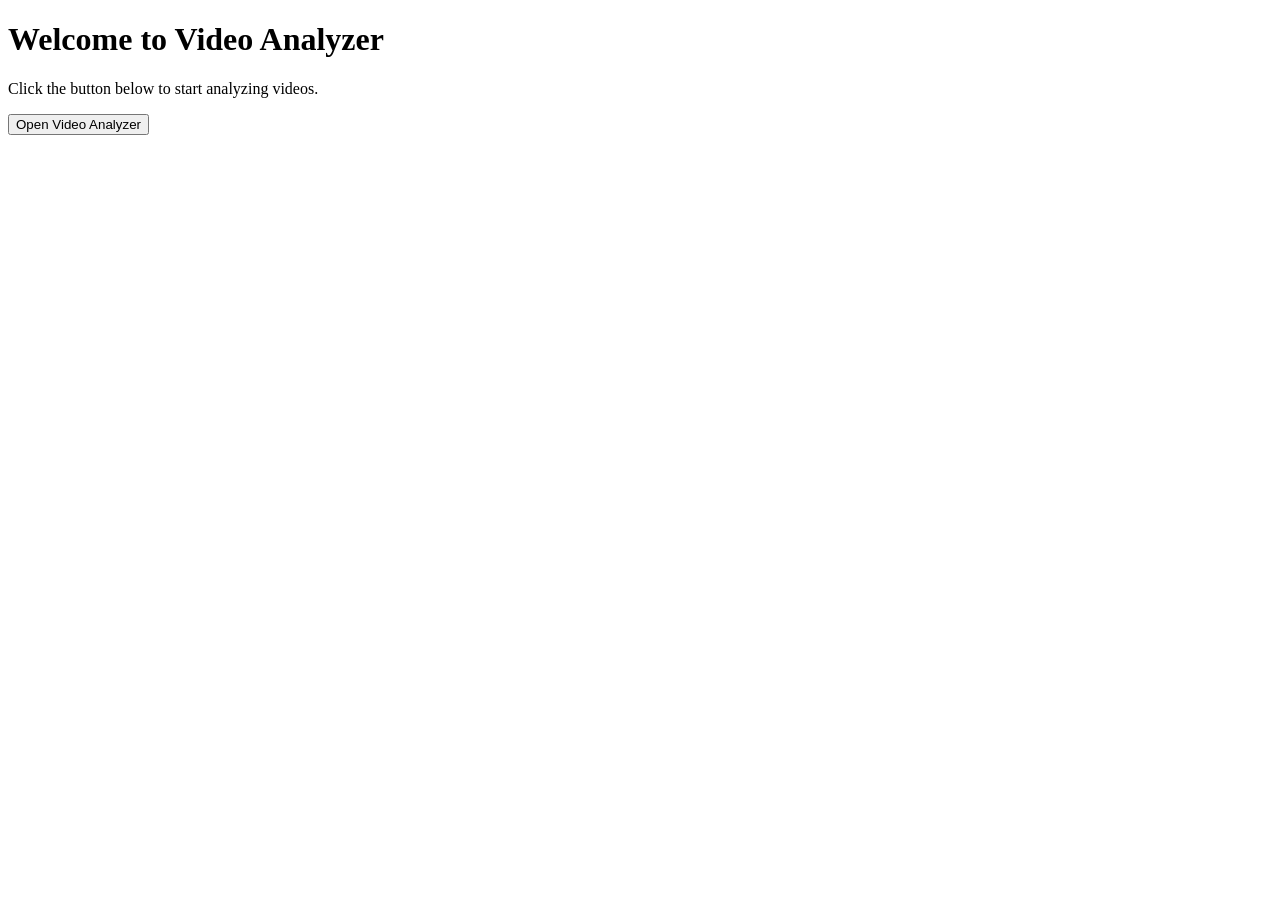
==== index.html @ 48bf27d7 "Create index.html" ====
<!DOCTYPE html>
<html lang="en">
<head>
    <meta charset="UTF-8">
    <meta name="viewport" content="width=device-width, initial-scale=1.0">
    <title>Video Analyzer</title>
</head>
<body>
    <h1>Welcome to Video Analyzer</h1>
    <p>Click the button below to start analyzing videos.</p>
    <button onclick="openAnalyzer()">Open Video Analyzer</button>

    <script>
        function openAnalyzer() {
            // Redirect to your Python script URL
            window.location.href = "http://your-github-page-url/pose_detection.py";
        }
    </script>
</body>
</html>
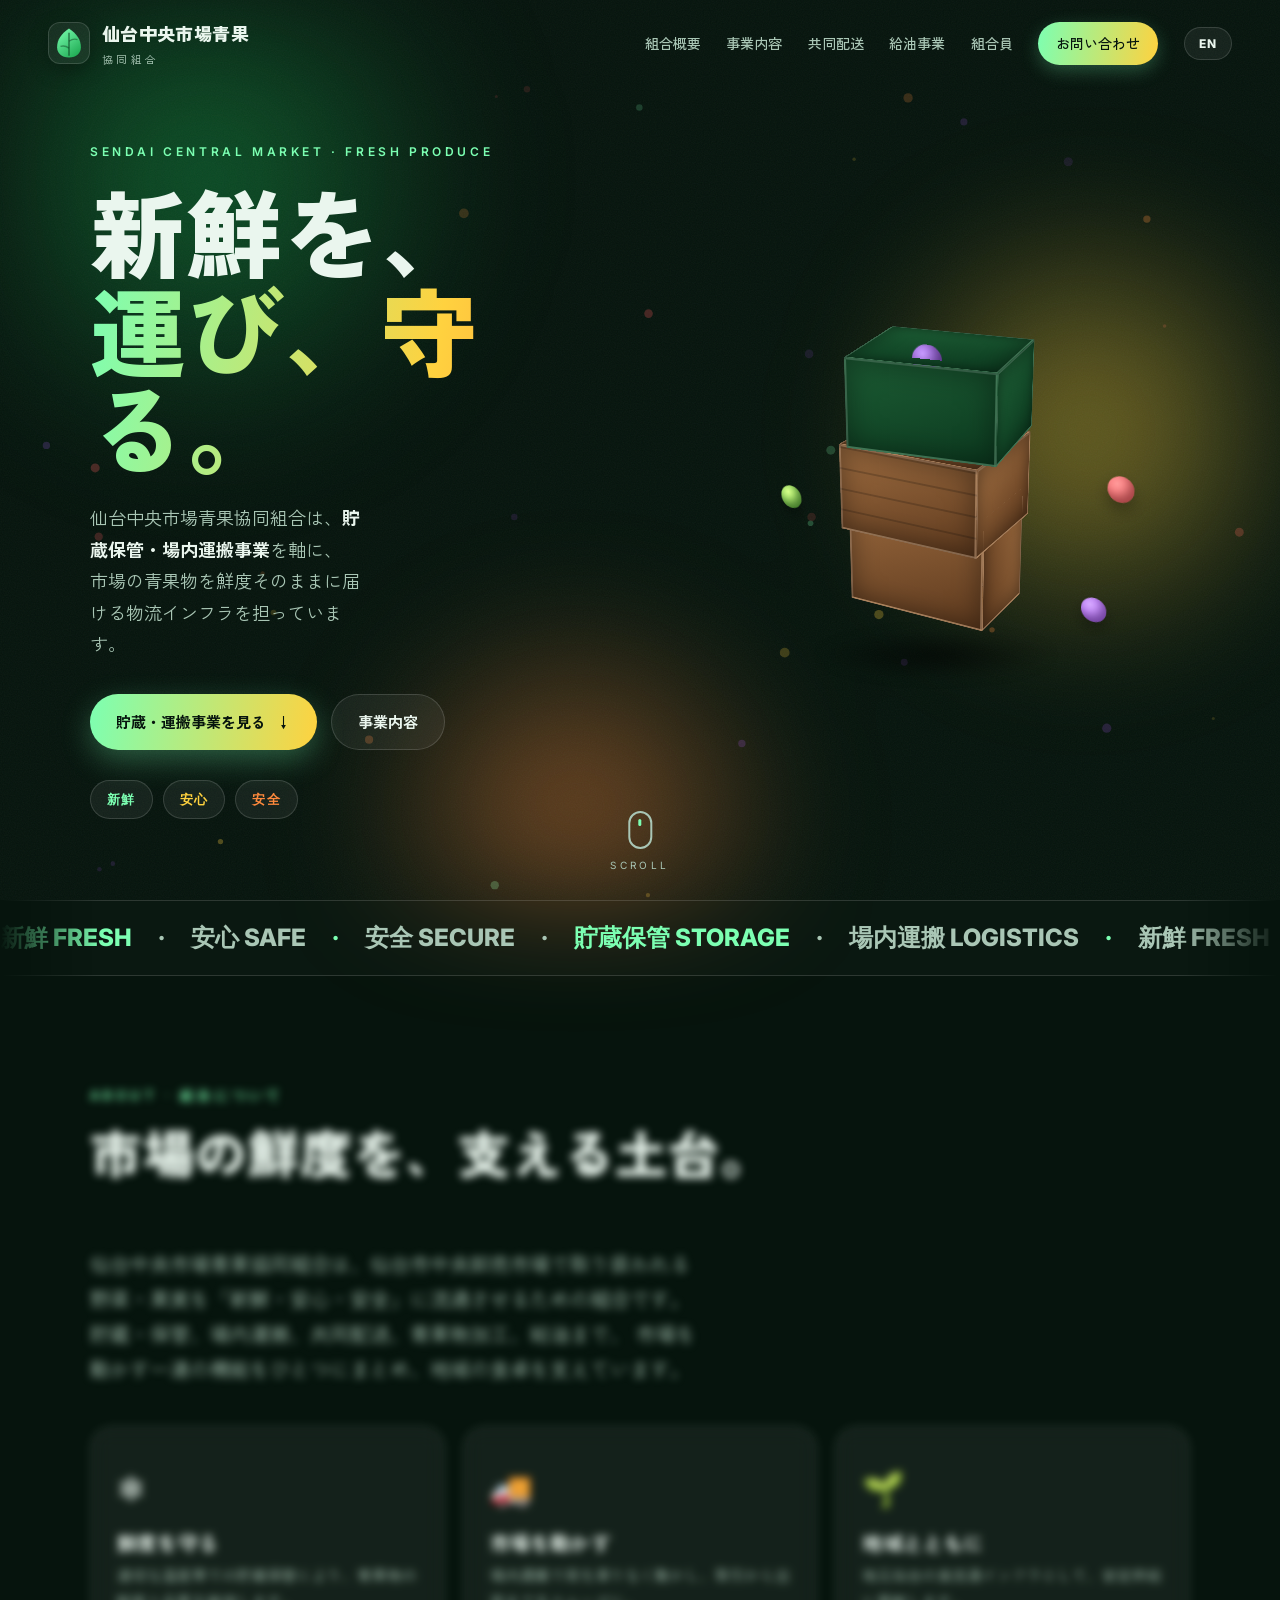
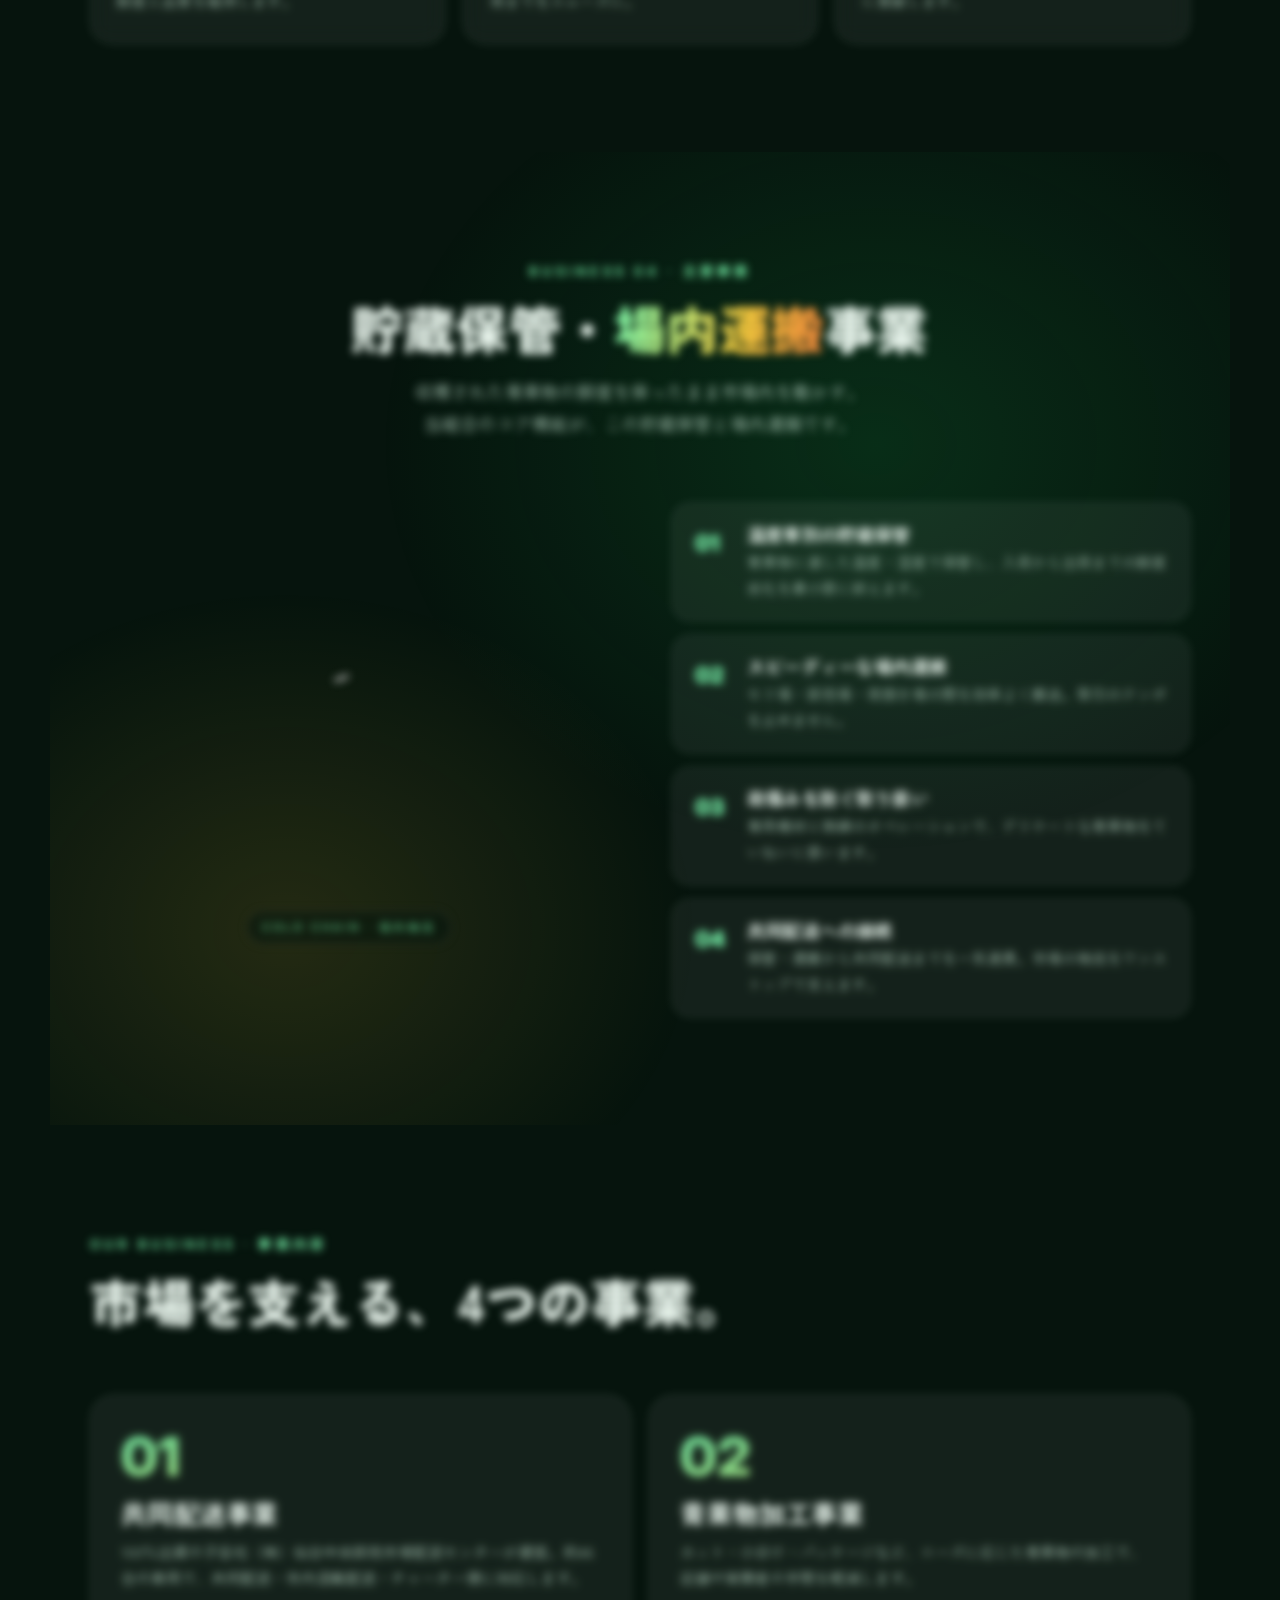
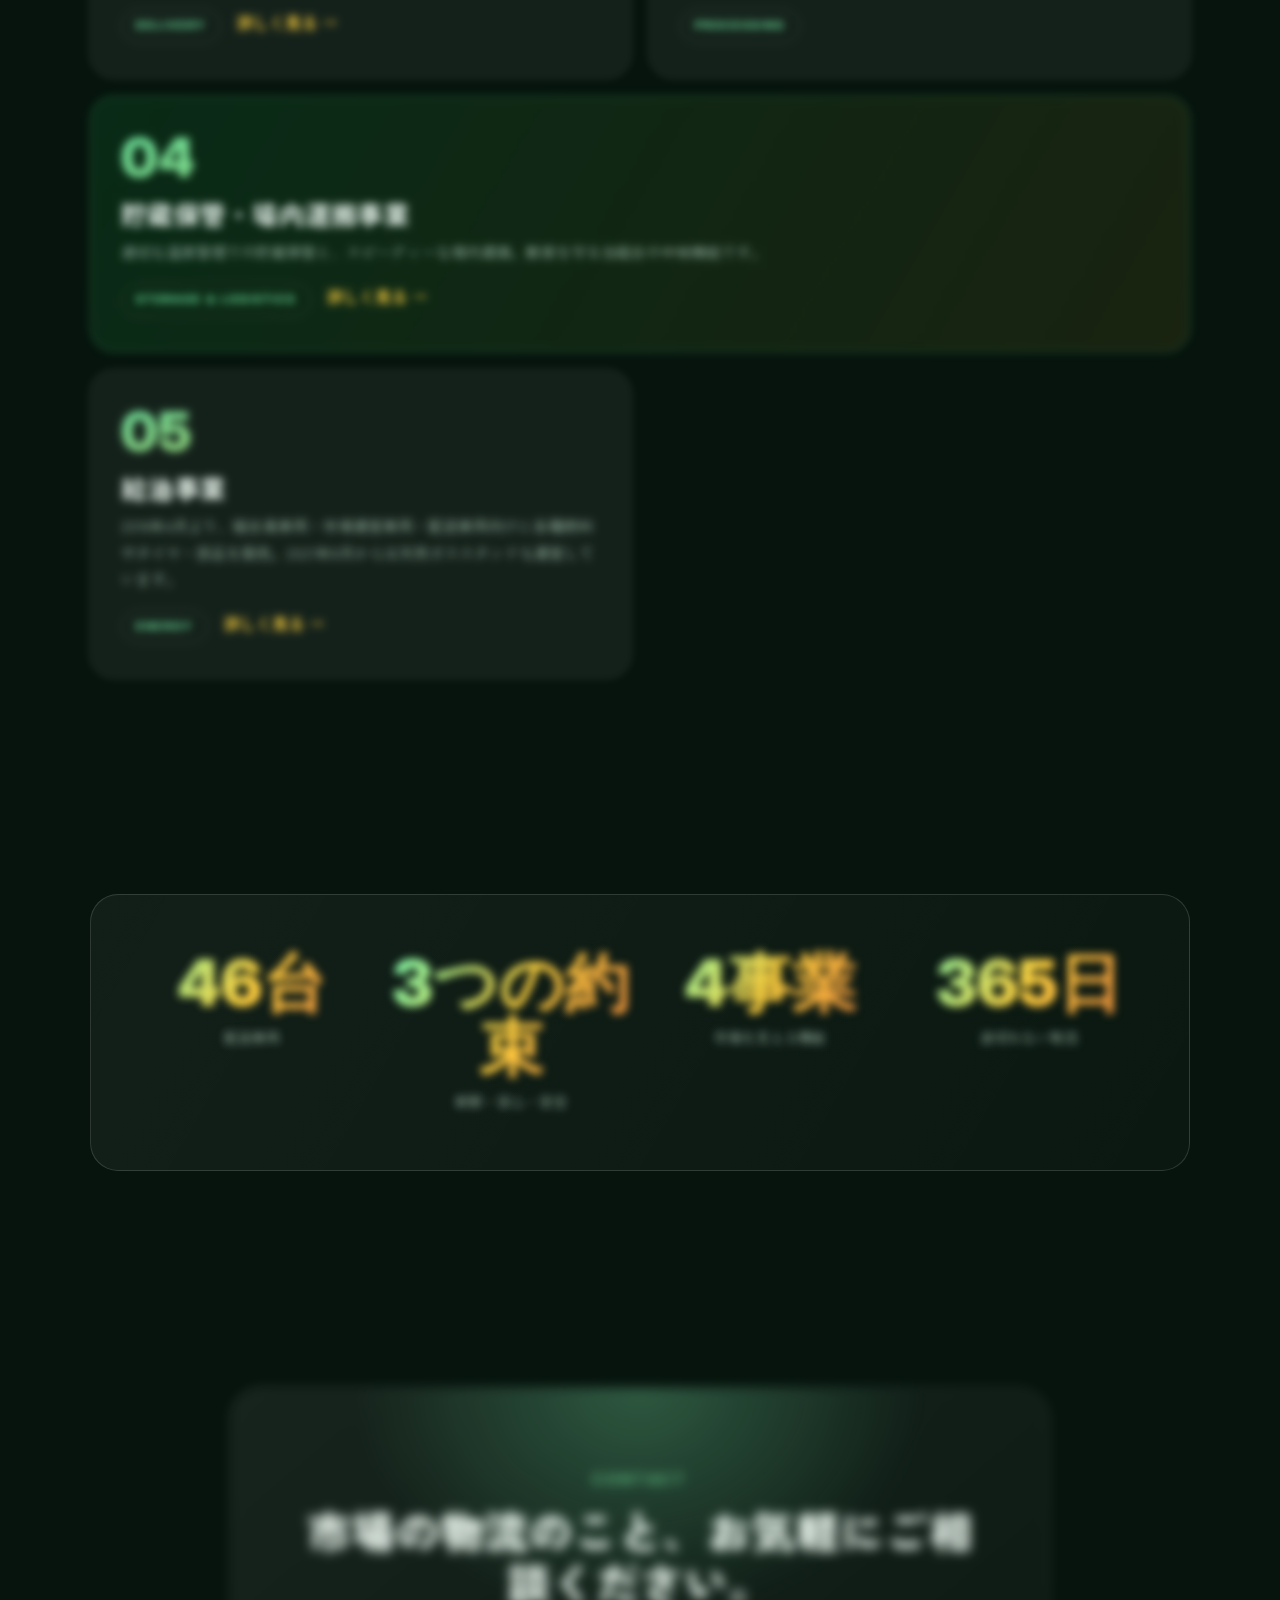
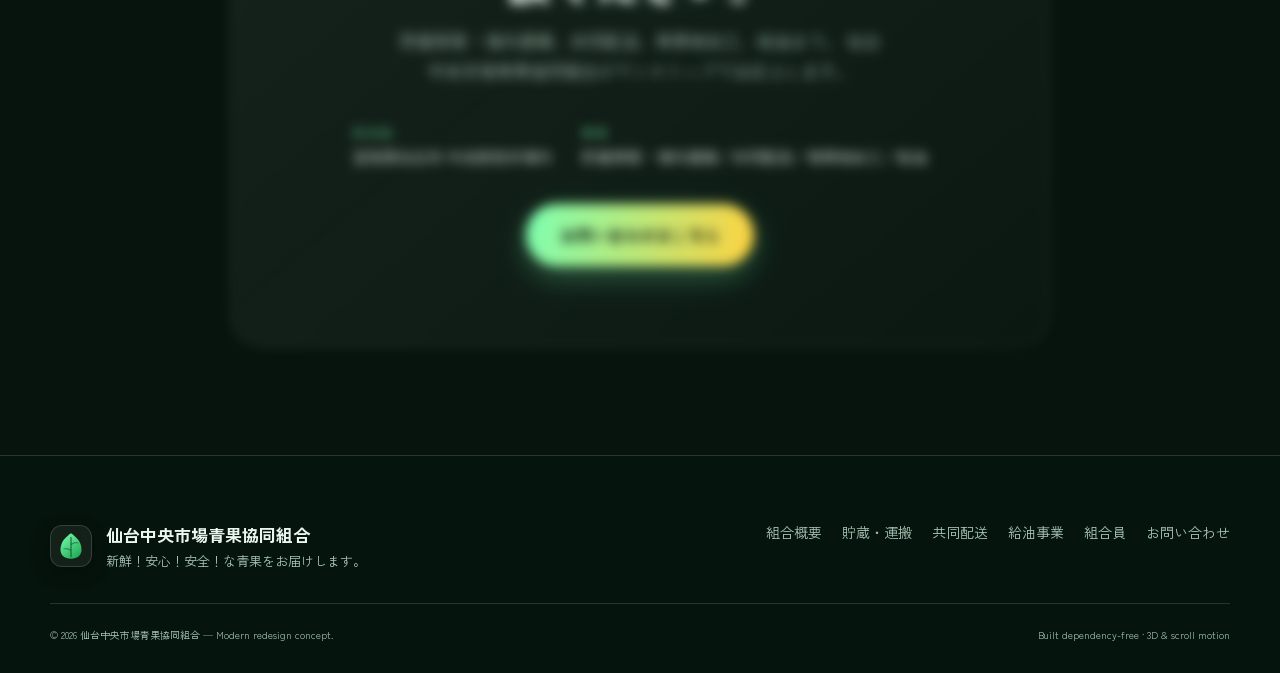
==== commit f7244cb0: "Promote modern site to repo root; remove darts tracker - Move the site from sendai-seika-modern/ to " ====
--- a/index.html
+++ b/index.html
@@ -1,20 +1,335 @@
 <!DOCTYPE html>
-<html lang="en">
+<html lang="ja" data-en-title="Sendai Central Market Produce Cooperative ｜ Storage & In-Market Transport">
 <head>
-    <meta charset="UTF-8">
-    <meta name="viewport" content="width=device-width, initial-scale=1.0">
-    <title>Video Analyzer</title>
+<meta charset="UTF-8" />
+<meta name="viewport" content="width=device-width, initial-scale=1.0" />
+<meta name="theme-color" content="#0a1f14" />
+<title>仙台中央市場青果協同組合 ｜ 貯蔵保管・場内運搬事業</title>
+<meta name="description" content="新鮮！安心！安全！な青果をお届けする仙台中央市場青果協同組合。貯蔵保管・場内運搬事業を中心に、共同配送・青果物加工・給油事業を展開しています。" />
+<link rel="preconnect" href="https://fonts.googleapis.com" />
+<link rel="preconnect" href="https://fonts.gstatic.com" crossorigin />
+<link href="https://fonts.googleapis.com/css2?family=Inter:wght@400;500;600;800;900&family=Noto+Sans+JP:wght@400;500;700;900&family=Zen+Kaku+Gothic+New:wght@500;700;900&display=swap" rel="stylesheet" />
+<link rel="icon" href="assets/favicon.svg" type="image/svg+xml" />
+<link rel="stylesheet" href="css/styles.css" />
 </head>
 <body>
-    <h1>Welcome to Video Analyzer</h1>
-    <p>Click the button below to start analyzing videos.</p>
-    <button onclick="openAnalyzer()">Open Video Analyzer</button>
-
-    <script>
-        function openAnalyzer() {
-            // Redirect to your Python script URL
-            window.location.href = "http://your-github-page-url/pose_detection.py";
-        }
-    </script>
+
+<div class="scroll-progress" id="scrollProgress" aria-hidden="true"></div>
+
+<canvas id="bgCanvas" class="bg-canvas" aria-hidden="true"></canvas>
+<div class="aurora" aria-hidden="true">
+  <span class="aurora__blob aurora__blob--1"></span>
+  <span class="aurora__blob aurora__blob--2"></span>
+  <span class="aurora__blob aurora__blob--3"></span>
+</div>
+
+<!-- ===== Navigation (shared) ===== -->
+<header class="nav" id="nav">
+  <a class="nav__brand" href="#top" aria-label="仙台中央市場青果協同組合 トップへ">
+    <span class="nav__logo" aria-hidden="true"><svg viewBox="0 0 40 40" width="34" height="34"><use href="#leafmark"/></svg></span>
+    <span class="nav__brand-text">
+      <strong data-en="Sendai Central Produce">仙台中央市場青果</strong>
+      <small data-en="Cooperative">協同組合</small>
+    </span>
+  </a>
+  <nav class="nav__links" aria-label="メインメニュー">
+    <a href="company.html" data-en="Overview">組合概要</a>
+    <a href="#business" data-en="Business">事業内容</a>
+    <a href="delivery.html" data-en="Delivery">共同配送</a>
+    <a href="fuel.html" data-en="Fuel">給油事業</a>
+    <a href="members.html" data-en="Members">組合員</a>
+    <a href="#contact" class="nav__cta" data-en="Contact">お問い合わせ</a>
+    <button class="lang-toggle" id="langToggle" type="button" aria-label="Switch to English">EN</button>
+  </nav>
+  <button class="nav__burger" id="navBurger" aria-label="メニューを開く" aria-expanded="false">
+    <span></span><span></span><span></span>
+  </button>
+</header>
+
+<main id="top">
+
+  <!-- ============ HERO ============ -->
+  <section class="hero" id="hero">
+    <div class="hero__copy">
+      <p class="hero__eyebrow reveal" data-reveal data-en="SENDAI CENTRAL MARKET · FRESH PRODUCE">SENDAI CENTRAL MARKET · FRESH PRODUCE</p>
+      <h1 class="hero__title">
+        <span class="reveal" data-reveal data-delay="0" data-en="We move,">新鮮を、</span>
+        <span class="reveal grad" data-reveal data-delay="80" data-en="we protect freshness.">運び、守る。</span>
+      </h1>
+      <p class="hero__lead reveal" data-reveal data-delay="160" data-en="Sendai Central Market Produce Cooperative runs the logistics backbone that keeps the market's fruit &amp; vegetables fresh — built around our <strong>storage &amp; in-market transport</strong> business.">
+        仙台中央市場青果協同組合は、<strong>貯蔵保管・場内運搬事業</strong>を軸に、
+        市場の青果物を鮮度そのままに届ける物流インフラを担っています。
+      </p>
+      <div class="hero__actions reveal" data-reveal data-delay="240">
+        <a href="#focus" class="btn btn--primary" data-en="See storage &amp; transport <span aria-hidden=&quot;true&quot;>↓</span>">貯蔵・運搬事業を見る <span aria-hidden="true">↓</span></a>
+        <a href="#business" class="btn btn--ghost" data-en="Our business">事業内容</a>
+      </div>
+      <ul class="hero__pills reveal" data-reveal data-delay="320">
+        <li data-en="FRESH">新鮮</li><li data-en="SAFE">安心</li><li data-en="SECURE">安全</li>
+      </ul>
+    </div>
+
+    <div class="hero__stage" aria-hidden="true">
+      <div class="scene3d" id="heroScene">
+        <div class="crate-stack" id="crateStack">
+          <div class="crate crate--1">
+            <div class="crate__face crate__face--top"></div><div class="crate__face crate__face--bottom"></div>
+            <div class="crate__face crate__face--front"></div><div class="crate__face crate__face--back"></div>
+            <div class="crate__face crate__face--left"></div><div class="crate__face crate__face--right"></div>
+            <div class="crate__produce produce--tomato"></div><div class="crate__produce produce--lemon"></div><div class="crate__produce produce--green"></div>
+          </div>
+          <div class="crate crate--2">
+            <div class="crate__face crate__face--top"></div><div class="crate__face crate__face--bottom"></div>
+            <div class="crate__face crate__face--front"></div><div class="crate__face crate__face--back"></div>
+            <div class="crate__face crate__face--left"></div><div class="crate__face crate__face--right"></div>
+            <div class="crate__produce produce--orange"></div><div class="crate__produce produce--green2"></div>
+          </div>
+          <div class="crate crate--3">
+            <div class="crate__face crate__face--top"></div><div class="crate__face crate__face--bottom"></div>
+            <div class="crate__face crate__face--front"></div><div class="crate__face crate__face--back"></div>
+            <div class="crate__face crate__face--left"></div><div class="crate__face crate__face--right"></div>
+            <div class="crate__produce produce--eggplant"></div>
+          </div>
+          <span class="orbit orbit--a"><i class="fruit fruit--apple"></i></span>
+          <span class="orbit orbit--b"><i class="fruit fruit--lime"></i></span>
+          <span class="orbit orbit--c"><i class="fruit fruit--berry"></i></span>
+        </div>
+        <div class="scene3d__shadow"></div>
+      </div>
+    </div>
+
+    <a class="hero__scroll" href="#about" aria-label="下にスクロール">
+      <span class="mouse"><span></span></span>
+      <span class="hero__scroll-text">SCROLL</span>
+    </a>
+  </section>
+
+  <!-- ============ MARQUEE ============ -->
+  <div class="marquee" aria-hidden="true">
+    <div class="marquee__track">
+      <span>新鮮 FRESH</span><span>·</span><span>安心 SAFE</span><span>·</span><span>安全 SECURE</span><span>·</span>
+      <span>貯蔵保管 STORAGE</span><span>·</span><span>場内運搬 LOGISTICS</span><span>·</span>
+      <span>新鮮 FRESH</span><span>·</span><span>安心 SAFE</span><span>·</span><span>安全 SECURE</span><span>·</span>
+      <span>貯蔵保管 STORAGE</span><span>·</span><span>場内運搬 LOGISTICS</span><span>·</span>
+    </div>
+  </div>
+
+  <!-- ============ ABOUT ============ -->
+  <section class="section about" id="about">
+    <div class="section__head">
+      <p class="kicker reveal" data-reveal data-en="ABOUT">ABOUT · 組合について</p>
+      <h2 class="reveal" data-reveal data-delay="80" data-en="The foundation<br class=&quot;br-sp&quot;>beneath market freshness.">市場の鮮度を、<br class="br-sp">支える土台。</h2>
+    </div>
+    <div class="about__grid">
+      <p class="about__lead reveal" data-reveal data-delay="120" data-en="Sendai Central Market Produce Cooperative exists to circulate the vegetables and fruit handled at Sendai Central Wholesale Market — fresh, safe and secure. From storage and in-market transport to joint delivery, produce processing and fuel, we bundle the functions that keep the market moving and support the region's tables.">
+        仙台中央市場青果協同組合は、仙台市中央卸売市場で取り扱われる
+        野菜・果実を「新鮮・安心・安全」に流通させるための組合です。
+        貯蔵・保管、場内運搬、共同配送、青果物加工、給油まで、
+        市場を動かす一連の機能をひとつにまとめ、地域の食卓を支えています。
+      </p>
+      <div class="about__cards">
+        <article class="glass tilt reveal" data-reveal data-delay="160">
+          <div class="glass__icon">❄️</div>
+          <h3 data-en="Keep it fresh">鮮度を守る</h3>
+          <p data-en="Temperature-controlled storage preserves the freshness and quality of produce.">適切な温度帯での貯蔵保管により、青果物の鮮度と品質を維持します。</p>
+        </article>
+        <article class="glass tilt reveal" data-reveal data-delay="240">
+          <div class="glass__icon">🚚</div>
+          <h3 data-en="Move the market">市場を動かす</h3>
+          <p data-en="In-market transport keeps goods flowing smoothly from trade to dispatch.">場内運搬で荷を滞りなく動かし、取引から出荷までをスムーズに。</p>
+        </article>
+        <article class="glass tilt reveal" data-reveal data-delay="320">
+          <div class="glass__icon">🌱</div>
+          <h3 data-en="With the region">地域とともに</h3>
+          <p data-en="As local food infrastructure in Sendai, we support a stable supply.">地元仙台の食流通インフラとして、安定供給に貢献します。</p>
+        </article>
+      </div>
+    </div>
+  </section>
+
+  <!-- ============ FOCUS: business4 ============ -->
+  <section class="section focus" id="focus">
+    <div class="focus__bg" aria-hidden="true"></div>
+    <div class="section__head section__head--center">
+      <p class="kicker reveal" data-reveal data-en="BUSINESS 04 · CORE">BUSINESS 04 · 主要事業</p>
+      <h2 class="reveal" data-reveal data-delay="80" data-en="Storage &amp; <span class=&quot;grad&quot;>In-Market Transport</span>">貯蔵保管・<span class="grad">場内運搬</span>事業</h2>
+      <p class="section__sub reveal" data-reveal data-delay="140" data-en="Moving produce through the market while holding its freshness.<br class=&quot;br-pc&quot;>Storage and in-market transport are the core of what we do.">
+        収穫された青果物の鮮度を保ったまま市場内を動かす。<br class="br-pc">
+        当組合のコア機能が、この貯蔵保管と場内運搬です。
+      </p>
+    </div>
+
+    <div class="focus__layout">
+      <div class="warehouse reveal" data-reveal data-delay="120" aria-hidden="true">
+        <div class="warehouse__scene" id="warehouseScene">
+          <div class="iso">
+            <div class="iso__floor"></div>
+            <div class="iso__rack iso__rack--1"><span></span><span></span><span></span></div>
+            <div class="iso__rack iso__rack--2"><span></span><span></span><span></span></div>
+            <div class="iso__pallet"></div>
+            <div class="iso__forklift"><div class="iso__forklift-body"></div><div class="iso__forklift-fork"></div></div>
+            <div class="iso__cold"></div>
+          </div>
+        </div>
+        <span class="warehouse__tag">COLD CHAIN · 場内物流</span>
+      </div>
+
+      <ul class="focus__features">
+        <li class="feature reveal" data-reveal data-delay="160">
+          <span class="feature__no">01</span>
+          <div>
+            <h3 data-en="Temperature-zoned storage">温度帯別の貯蔵保管</h3>
+            <p data-en="We store produce at the right temperature and humidity, minimizing quality loss from arrival to dispatch.">青果物に適した温度・湿度で保管し、入荷から出荷までの鮮度劣化を最小限に抑えます。</p>
+          </div>
+        </li>
+        <li class="feature reveal" data-reveal data-delay="220">
+          <span class="feature__no">02</span>
+          <div>
+            <h3 data-en="Speedy in-market transport">スピーディーな場内運搬</h3>
+            <p data-en="Efficient transfer between auction floors, wholesale areas and handling zones keeps trading tempo.">セリ場・卸売場・荷捌き場の間を効率よく搬送。取引のテンポを止めません。</p>
+          </div>
+        </li>
+        <li class="feature reveal" data-reveal data-delay="280">
+          <span class="feature__no">03</span>
+          <div>
+            <h3 data-en="Damage-free handling">荷傷みを防ぐ取り扱い</h3>
+            <p data-en="Dedicated equipment and skilled operators handle delicate produce with care.">専用機材と熟練のオペレーションで、デリケートな青果物をていねいに扱います。</p>
+          </div>
+        </li>
+        <li class="feature reveal" data-reveal data-delay="340">
+          <span class="feature__no">04</span>
+          <div>
+            <h3 data-en="Connected to joint delivery">共同配送への接続</h3>
+            <p data-en="From storage and transport straight through to joint delivery — one-stop market logistics.">保管・運搬から共同配送までを一気通貫。市場の物流をワンストップで支えます。</p>
+          </div>
+        </li>
+      </ul>
+    </div>
+  </section>
+
+  <!-- ============ BUSINESS GRID ============ -->
+  <section class="section business" id="business">
+    <div class="section__head">
+      <p class="kicker reveal" data-reveal data-en="OUR BUSINESS">OUR BUSINESS · 事業内容</p>
+      <h2 class="reveal" data-reveal data-delay="80" data-en="Four businesses<br class=&quot;br-sp&quot;>that power the market.">市場を支える、<br class="br-sp">4つの事業。</h2>
+    </div>
+    <div class="biz-grid">
+      <article class="biz-card reveal" data-reveal data-delay="80">
+        <div class="biz-card__num">01</div>
+        <h3 data-en="Joint Delivery">共同配送事業</h3>
+        <p data-en="Run by our wholly owned subsidiary, the Sendai Central Wholesale Market Delivery Center, with roughly 46 vehicles for joint, mixed-load and charter delivery.">100％出資の子会社（株）仙台中央卸売市場配送センターが運営。約46台の車両で、共同配送・市内混載配送・チャーター便に対応します。</p>
+        <span class="biz-card__chip">DELIVERY</span>
+        <a class="biz-card__link" href="delivery.html" data-en="Learn more →">詳しく見る →</a>
+      </article>
+      <article class="biz-card reveal" data-reveal data-delay="160">
+        <div class="biz-card__num">02</div>
+        <h3 data-en="Produce Processing">青果物加工事業</h3>
+        <p data-en="Cutting, portioning and packaging tailored to demand, reducing the workload for stores and buyers.">カット・小分け・パッケージなど、ニーズに応じた青果物の加工で、店舗や実需者の手間を軽減します。</p>
+        <span class="biz-card__chip">PROCESSING</span>
+      </article>
+      <article class="biz-card biz-card--feature reveal" data-reveal data-delay="240">
+        <div class="biz-card__num">04</div>
+        <h3 data-en="Storage &amp; In-Market Transport">貯蔵保管・場内運搬事業</h3>
+        <p data-en="Temperature-managed storage and speedy in-market transport — the core function that protects freshness.">適切な温度管理での貯蔵保管と、スピーディーな場内運搬。鮮度を守る当組合の中核機能です。</p>
+        <span class="biz-card__chip">STORAGE &amp; LOGISTICS</span>
+        <a class="biz-card__link" href="#focus" data-en="Learn more →">詳しく見る →</a>
+      </article>
+      <article class="biz-card reveal" data-reveal data-delay="320">
+        <div class="biz-card__num">05</div>
+        <h3 data-en="Fuel Service">給油事業</h3>
+        <p data-en="Since April 2019 we supply fuels, tires and parts for member, market and delivery vehicles; a natural-gas station has run since August 2021.">2019年4月より、組合員車両・市場運営車両・配送車両向けに各種燃料やタイヤ・部品を販売。2021年8月からは天然ガススタンドも運営しています。</p>
+        <span class="biz-card__chip">ENERGY</span>
+        <a class="biz-card__link" href="fuel.html" data-en="Learn more →">詳しく見る →</a>
+      </article>
+    </div>
+  </section>
+
+  <!-- ============ STATS ============ -->
+  <section class="section stats" id="stats">
+    <div class="stats__inner">
+      <div class="stat reveal" data-reveal>
+        <span class="stat__num" data-count="46" data-suffix="台">0</span>
+        <span class="stat__label" data-en="Delivery vehicles">配送車両</span>
+      </div>
+      <div class="stat reveal" data-reveal data-delay="80">
+        <span class="stat__num" data-count="3" data-suffix="つの約束">0</span>
+        <span class="stat__label" data-en="Fresh · Safe · Secure">新鮮・安心・安全</span>
+      </div>
+      <div class="stat reveal" data-reveal data-delay="160">
+        <span class="stat__num" data-count="4" data-suffix="事業">0</span>
+        <span class="stat__label" data-en="Functions for the market">市場を支える機能</span>
+      </div>
+      <div class="stat reveal" data-reveal data-delay="240">
+        <span class="stat__num" data-count="365" data-suffix="日">0</span>
+        <span class="stat__label" data-en="Logistics that never stops">途切れない物流</span>
+      </div>
+    </div>
+  </section>
+
+  <!-- ============ CTA / CONTACT ============ -->
+  <section class="section contact" id="contact">
+    <div class="contact__card reveal" data-reveal>
+      <div class="contact__glow" aria-hidden="true"></div>
+      <p class="kicker">CONTACT</p>
+      <h2 data-en="Talk to us about<br class=&quot;br-sp&quot;>market logistics.">市場の物流のこと、<br class="br-sp">お気軽にご相談ください。</h2>
+      <p class="contact__lead" data-en="Storage &amp; in-market transport, joint delivery, produce processing and fuel — Sendai Central Market Produce Cooperative answers it all, in one place.">
+        貯蔵保管・場内運搬、共同配送、青果物加工、給油まで。
+        仙台中央市場青果協同組合がワンストップでお応えします。
+      </p>
+      <div class="contact__info">
+        <div>
+          <span class="contact__label" data-en="Location">所在地</span>
+          <p data-en="Inside Sendai Central Wholesale Market, Sendai, Miyagi">宮城県仙台市 中央卸売市場内</p>
+        </div>
+        <div>
+          <span class="contact__label" data-en="Business">事業</span>
+          <p data-en="Storage &amp; transport / Delivery / Processing / Fuel">貯蔵保管・場内運搬／共同配送／青果物加工／給油</p>
+        </div>
+      </div>
+      <a class="btn btn--primary btn--lg" href="mailto:info@example.jp" data-en="Get in touch">お問い合わせはこちら</a>
+    </div>
+  </section>
+
+</main>
+
+<footer class="footer">
+  <div class="footer__top">
+    <div class="footer__brand">
+      <span class="nav__logo" aria-hidden="true"><svg viewBox="0 0 40 40" width="30" height="30"><use href="#leafmark"/></svg></span>
+      <div>
+        <strong data-en="Sendai Central Market Produce Cooperative">仙台中央市場青果協同組合</strong>
+        <p data-en="Delivering fresh, safe and secure produce.">新鮮！安心！安全！な青果をお届けします。</p>
+      </div>
+    </div>
+    <nav class="footer__nav" aria-label="フッターメニュー">
+      <a href="company.html" data-en="Overview">組合概要</a>
+      <a href="#focus" data-en="Storage &amp; Transport">貯蔵・運搬</a>
+      <a href="delivery.html" data-en="Delivery">共同配送</a>
+      <a href="fuel.html" data-en="Fuel">給油事業</a>
+      <a href="members.html" data-en="Members">組合員</a>
+      <a href="#contact" data-en="Contact">お問い合わせ</a>
+    </nav>
+  </div>
+  <div class="footer__bottom">
+    <small>© <span id="year"></span> 仙台中央市場青果協同組合 — Modern redesign concept.</small>
+    <small data-en="Built dependency-free · 3D &amp; scroll motion">Built dependency-free · 3D &amp; scroll motion</small>
+  </div>
+</footer>
+
+<svg width="0" height="0" style="position:absolute" aria-hidden="true">
+  <defs>
+    <symbol id="leafmark" viewBox="0 0 40 40">
+      <path d="M20 3C11 9 6 16 6 25c0 7 5 12 14 12s14-5 14-12C34 16 29 9 20 3Z" fill="url(#lg1)"/>
+      <path d="M20 8c0 12 0 20 0 27" stroke="#0a3d1f" stroke-width="2" fill="none" opacity=".55"/>
+      <path d="M20 18c4-3 7-3 10-2M20 26c-4-3-7-3-10-2" stroke="#0a3d1f" stroke-width="1.6" fill="none" opacity=".45"/>
+      <linearGradient id="lg1" x1="6" y1="3" x2="34" y2="37" gradientUnits="userSpaceOnUse">
+        <stop stop-color="#7CFFB2"/><stop offset="1" stop-color="#16A34A"/>
+      </linearGradient>
+    </symbol>
+  </defs>
+</svg>
+
+<script src="js/i18n.js"></script>
+<script src="js/main.js"></script>
 </body>
 </html>
--- a/css/styles.css
+++ b/css/styles.css
@@ -0,0 +1,448 @@
+/* =========================================================
+   仙台中央市場青果協同組合 — Modern redesign
+   Dependency-free. 3D (CSS transforms) + scroll motion.
+   ========================================================= */
+
+:root{
+  --bg:#06140d;
+  --bg-2:#0a1f14;
+  --ink:#eaf6ee;
+  --ink-dim:#a9c6b5;
+  --green:#16a34a;
+  --green-bright:#7cffb2;
+  --green-deep:#0a3d1f;
+  --citrus:#ffd23f;
+  --orange:#ff8a3d;
+  --tomato:#ff5a5f;
+  --berry:#a855f7;
+  --glass:rgba(255,255,255,.06);
+  --glass-brd:rgba(255,255,255,.14);
+  --maxw:1180px;
+  --ease:cubic-bezier(.22,1,.36,1);
+  --font-jp:"Zen Kaku Gothic New","Noto Sans JP",system-ui,sans-serif;
+  --font-en:"Inter",system-ui,sans-serif;
+}
+
+*{box-sizing:border-box;margin:0;padding:0}
+html{scroll-behavior:smooth}
+body{
+  font-family:var(--font-jp);
+  background:var(--bg);
+  color:var(--ink);
+  line-height:1.75;
+  overflow-x:hidden;
+  -webkit-font-smoothing:antialiased;
+}
+img{max-width:100%;display:block}
+a{color:inherit;text-decoration:none}
+h1,h2,h3{font-family:var(--font-jp);line-height:1.18;letter-spacing:.01em}
+
+.grad{
+  background:linear-gradient(100deg,var(--green-bright),var(--citrus) 60%,var(--orange));
+  -webkit-background-clip:text;background-clip:text;color:transparent;
+}
+
+/* ---------- Background FX ---------- */
+.bg-canvas{position:fixed;inset:0;z-index:-3;opacity:.5}
+.aurora{position:fixed;inset:0;z-index:-2;overflow:hidden;filter:blur(60px);pointer-events:none}
+.aurora__blob{position:absolute;border-radius:50%;opacity:.5;mix-blend-mode:screen;animation:drift 22s var(--ease) infinite alternate}
+.aurora__blob--1{width:48vw;height:48vw;left:-8vw;top:-10vw;background:radial-gradient(circle,#16a34a,transparent 65%)}
+.aurora__blob--2{width:42vw;height:42vw;right:-6vw;top:18vh;background:radial-gradient(circle,#ffd23f,transparent 62%);animation-delay:-6s}
+.aurora__blob--3{width:40vw;height:40vw;left:25vw;bottom:-14vw;background:radial-gradient(circle,#ff8a3d,transparent 62%);animation-delay:-12s}
+@keyframes drift{to{transform:translate3d(6vw,4vh,0) scale(1.15)}}
+
+body::after{ /* subtle grain */
+  content:"";position:fixed;inset:0;z-index:-1;pointer-events:none;opacity:.05;
+  background-image:url("data:image/svg+xml,%3Csvg xmlns='http://www.w3.org/2000/svg' width='120' height='120'%3E%3Cfilter id='n'%3E%3CfeTurbulence type='fractalNoise' baseFrequency='.85' numOctaves='2'/%3E%3C/filter%3E%3Crect width='100%25' height='100%25' filter='url(%23n)'/%3E%3C/svg%3E");
+}
+
+/* ---------- Scroll progress ---------- */
+.scroll-progress{position:fixed;top:0;left:0;height:3px;width:0;z-index:200;
+  background:linear-gradient(90deg,var(--green-bright),var(--citrus),var(--orange));
+  box-shadow:0 0 12px rgba(124,255,178,.6)}
+
+/* ---------- Nav ---------- */
+.nav{
+  position:fixed;top:0;left:0;right:0;z-index:100;
+  display:flex;align-items:center;justify-content:space-between;
+  padding:18px clamp(16px,4vw,48px);
+  transition:background .4s var(--ease),backdrop-filter .4s,padding .4s var(--ease);
+}
+.nav.scrolled{
+  background:rgba(6,20,13,.7);backdrop-filter:blur(14px);
+  border-bottom:1px solid var(--glass-brd);padding-top:12px;padding-bottom:12px;
+}
+.nav__brand{display:flex;align-items:center;gap:12px}
+.nav__logo{display:grid;place-items:center;width:42px;height:42px;border-radius:12px;
+  background:var(--glass);border:1px solid var(--glass-brd);box-shadow:0 6px 20px rgba(0,0,0,.3)}
+.nav__brand-text strong{display:block;font-weight:900;font-size:clamp(15px,2.4vw,18px);letter-spacing:.02em}
+.nav__brand-text small{display:block;font-size:11px;color:var(--ink-dim);letter-spacing:.3em}
+.nav__links{display:flex;align-items:center;gap:clamp(14px,2vw,30px)}
+.nav__links a{font-size:14px;font-weight:500;color:var(--ink-dim);transition:color .25s}
+.nav__links a:hover{color:var(--ink)}
+.nav__cta{padding:9px 18px;border-radius:999px;color:var(--bg)!important;font-weight:700;
+  background:linear-gradient(100deg,var(--green-bright),var(--citrus));
+  box-shadow:0 6px 18px rgba(124,255,178,.25)}
+.nav__cta:hover{filter:brightness(1.08)}
+.lang-toggle{font-family:var(--font-en);font-weight:800;font-size:12px;letter-spacing:.08em;cursor:pointer;
+  color:var(--ink);background:var(--glass);border:1px solid var(--glass-brd);border-radius:999px;padding:8px 14px;
+  transition:border-color .25s,color .25s,transform .25s}
+.lang-toggle:hover{border-color:var(--green-bright);color:var(--green-bright);transform:translateY(-2px)}
+.nav__burger{display:none;flex-direction:column;gap:5px;background:none;border:0;cursor:pointer;padding:8px}
+.nav__burger span{width:26px;height:2px;background:var(--ink);border-radius:2px;transition:.3s var(--ease)}
+.nav__burger[aria-expanded="true"] span:nth-child(1){transform:translateY(7px) rotate(45deg)}
+.nav__burger[aria-expanded="true"] span:nth-child(2){opacity:0}
+.nav__burger[aria-expanded="true"] span:nth-child(3){transform:translateY(-7px) rotate(-45deg)}
+
+/* ---------- Buttons ---------- */
+.btn{display:inline-flex;align-items:center;gap:10px;font-weight:700;font-size:15px;
+  padding:14px 26px;border-radius:999px;transition:transform .3s var(--ease),box-shadow .3s,filter .3s;will-change:transform}
+.btn--primary{color:var(--bg);background:linear-gradient(100deg,var(--green-bright),var(--citrus));
+  box-shadow:0 10px 30px rgba(124,255,178,.3)}
+.btn--primary:hover{transform:translateY(-3px);box-shadow:0 16px 40px rgba(124,255,178,.45)}
+.btn--ghost{border:1px solid var(--glass-brd);color:var(--ink);background:var(--glass)}
+.btn--ghost:hover{transform:translateY(-3px);border-color:var(--green-bright)}
+.btn--lg{padding:17px 34px;font-size:16px}
+
+/* ---------- Layout helpers ---------- */
+.section{position:relative;max-width:var(--maxw);margin:0 auto;padding:clamp(80px,12vh,150px) clamp(18px,5vw,40px)}
+.section__head{margin-bottom:clamp(36px,6vw,64px)}
+.section__head--center{text-align:center;max-width:760px;margin-inline:auto}
+.kicker{font-family:var(--font-en);font-size:13px;letter-spacing:.32em;font-weight:600;color:var(--green-bright);margin-bottom:14px}
+.section__head h2{font-size:clamp(28px,5.4vw,52px);font-weight:900}
+.section__sub{margin-top:18px;color:var(--ink-dim);font-size:clamp(15px,2vw,18px)}
+.br-sp{display:none}
+@media(max-width:640px){.br-sp{display:block}.br-pc{display:none}}
+
+/* ---------- Reveal animation ---------- */
+[data-reveal]{opacity:0;transform:translate3d(0,38px,0);
+  filter:blur(6px);transition:opacity .9s var(--ease),transform .9s var(--ease),filter .9s var(--ease)}
+[data-reveal].in{opacity:1;transform:none;filter:none}
+[data-reveal].out{opacity:0;transform:translate3d(0,-26px,0);filter:blur(4px)} /* fade OUT on scroll up past */
+
+/* =========================================================
+   HERO
+   ========================================================= */
+.hero{position:relative;min-height:100vh;display:grid;grid-template-columns:1.05fr .95fr;align-items:center;gap:30px;
+  max-width:var(--maxw);margin:0 auto;padding:120px clamp(18px,5vw,40px) 60px}
+.hero__eyebrow{font-family:var(--font-en);letter-spacing:.3em;font-size:12px;font-weight:600;color:var(--green-bright);margin-bottom:20px}
+.hero__title{font-size:clamp(44px,8.5vw,96px);font-weight:900;line-height:1.02;letter-spacing:.01em}
+.hero__title span{display:block}
+.hero__lead{margin-top:26px;max-width:30ch;color:var(--ink-dim);font-size:clamp(15px,2vw,18px)}
+.hero__lead strong{color:var(--ink)}
+.hero__actions{display:flex;flex-wrap:wrap;gap:14px;margin-top:34px}
+.hero__pills{display:flex;gap:10px;list-style:none;margin-top:30px}
+.hero__pills li{font-family:var(--font-en);font-weight:800;font-size:13px;letter-spacing:.1em;
+  padding:7px 16px;border-radius:999px;border:1px solid var(--glass-brd);background:var(--glass);color:var(--green-bright)}
+.hero__pills li:nth-child(2){color:var(--citrus)}
+.hero__pills li:nth-child(3){color:var(--orange)}
+
+/* scroll cue */
+.hero__scroll{position:absolute;left:50%;bottom:26px;transform:translateX(-50%);display:flex;flex-direction:column;align-items:center;gap:8px;color:var(--ink-dim)}
+.hero__scroll-text{font-family:var(--font-en);font-size:10px;letter-spacing:.34em}
+.mouse{width:24px;height:38px;border:2px solid var(--ink-dim);border-radius:14px;display:grid;justify-items:center;padding-top:6px}
+.mouse span{width:3px;height:7px;border-radius:3px;background:var(--green-bright);animation:wheel 1.6s var(--ease) infinite}
+@keyframes wheel{0%{opacity:0;transform:translateY(-3px)}40%{opacity:1}100%{opacity:0;transform:translateY(9px)}}
+
+/* ---------- 3D crate scene ---------- */
+.hero__stage{position:relative;height:min(74vh,560px);display:grid;place-items:center;perspective:1200px}
+.scene3d{position:relative;width:340px;height:340px;transform-style:preserve-3d;
+  animation:floaty 7s var(--ease) infinite alternate}
+@keyframes floaty{to{transform:translateY(-18px)}}
+.scene3d__shadow{position:absolute;left:50%;bottom:-30px;width:240px;height:50px;transform:translateX(-50%);
+  background:radial-gradient(ellipse,rgba(0,0,0,.55),transparent 70%);filter:blur(6px)}
+
+.crate-stack{position:absolute;inset:0;transform-style:preserve-3d;
+  transform:rotateX(-22deg) rotateY(var(--ry,-28deg));
+  animation:spin 26s linear infinite}
+@keyframes spin{to{transform:rotateX(-22deg) rotateY(332deg)}}
+
+.crate{position:absolute;left:50%;top:50%;width:150px;height:90px;transform-style:preserve-3d;margin:-45px 0 0 -75px}
+.crate--1{transform:translateY(70px) rotateX(90deg)}
+.crate--2{transform:translateY(0)}
+.crate--3{transform:translateY(-92px) translateX(6px) rotateY(8deg)}
+.crate__face{position:absolute;border:2px solid rgba(255,255,255,.16);background:linear-gradient(160deg,#1c5c34,#0c3a1f);
+  box-shadow:inset 0 0 30px rgba(0,0,0,.4)}
+.crate--1 .crate__face,.crate--2 .crate__face{background:linear-gradient(160deg,#9c6b3f,#5e3a1e)} /* wood crates */
+.crate__face--front,.crate__face--back{width:150px;height:90px}
+.crate__face--front{transform:translateZ(60px)}
+.crate__face--back{transform:translateZ(-60px) rotateY(180deg)}
+.crate__face--left,.crate__face--right{width:120px;height:90px;left:15px}
+.crate__face--left{transform:rotateY(-90deg) translateZ(75px)}
+.crate__face--right{transform:rotateY(90deg) translateZ(75px)}
+.crate__face--top,.crate__face--bottom{width:150px;height:120px;top:-15px}
+.crate__face--top{transform:rotateX(90deg) translateZ(45px)}
+.crate__face--bottom{transform:rotateX(-90deg) translateZ(45px)}
+/* wooden slat lines */
+.crate--1 .crate__face--front,.crate--2 .crate__face--front,
+.crate--1 .crate__face--back,.crate--2 .crate__face--back{
+  background-image:repeating-linear-gradient(180deg,rgba(0,0,0,.18) 0 2px,transparent 2px 22px),linear-gradient(160deg,#9c6b3f,#5e3a1e)}
+
+/* produce balls inside the top crate */
+.crate__produce{position:absolute;border-radius:50%;transform-style:preserve-3d;box-shadow:inset -6px -8px 12px rgba(0,0,0,.35)}
+.crate--3 .crate__produce,.crate--2 .crate__produce{top:-14px}
+.produce--tomato{width:34px;height:34px;left:30px;background:radial-gradient(circle at 35% 30%,#ff8a8a,var(--tomato));transform:translateZ(40px)}
+.produce--lemon{width:30px;height:30px;left:70px;background:radial-gradient(circle at 35% 30%,#fff08a,var(--citrus));transform:translateZ(20px)}
+.produce--green{width:30px;height:30px;left:100px;background:radial-gradient(circle at 35% 30%,#bff7c0,#3fae5a);transform:translateZ(46px)}
+.produce--orange{width:34px;height:34px;left:40px;background:radial-gradient(circle at 35% 30%,#ffc58a,var(--orange));transform:translateZ(40px)}
+.produce--green2{width:28px;height:28px;left:86px;background:radial-gradient(circle at 35% 30%,#bff7c0,#3fae5a);transform:translateZ(24px)}
+.produce--eggplant{width:30px;height:30px;left:60px;background:radial-gradient(circle at 35% 30%,#c79bff,#6b2fb0);transform:translateZ(40px)}
+
+/* orbiting fruits */
+.orbit{position:absolute;left:50%;top:50%;transform-style:preserve-3d}
+.orbit--a{animation:orbit 12s linear infinite}
+.orbit--b{animation:orbit 16s linear infinite reverse}
+.orbit--c{animation:orbit 20s linear infinite}
+@keyframes orbit{to{transform:rotateY(360deg)}}
+.fruit{position:absolute;display:block;width:26px;height:26px;border-radius:50%;box-shadow:inset -5px -6px 10px rgba(0,0,0,.35),0 8px 16px rgba(0,0,0,.3)}
+.fruit--apple{transform:translateX(180px) translateY(-40px);background:radial-gradient(circle at 35% 30%,#ff9a9a,var(--tomato))}
+.fruit--lime{transform:translateX(-190px) translateY(40px);background:radial-gradient(circle at 35% 30%,#d7ff8a,#4cae2f)}
+.fruit--berry{transform:translateX(160px) translateY(90px);background:radial-gradient(circle at 35% 30%,#d6a8ff,var(--berry))}
+
+/* ---------- Marquee ---------- */
+.marquee{overflow:hidden;border-block:1px solid var(--glass-brd);background:rgba(255,255,255,.02);padding:16px 0;mask-image:linear-gradient(90deg,transparent,#000 8%,#000 92%,transparent)}
+.marquee__track{display:flex;gap:26px;width:max-content;animation:marquee 26s linear infinite;
+  font-family:var(--font-en);font-weight:800;font-size:clamp(16px,2.4vw,24px);color:var(--ink-dim);white-space:nowrap}
+.marquee__track span:nth-child(3n+1){color:var(--green-bright)}
+@keyframes marquee{to{transform:translateX(-50%)}}
+
+/* ---------- About ---------- */
+.about__grid{display:grid;grid-template-columns:1fr;gap:40px}
+.about__lead{font-size:clamp(16px,2.2vw,20px);color:var(--ink-dim);max-width:62ch}
+.about__lead{}
+.about__cards{display:grid;grid-template-columns:repeat(3,1fr);gap:18px}
+.glass{position:relative;padding:30px 26px;border-radius:22px;background:var(--glass);
+  border:1px solid var(--glass-brd);backdrop-filter:blur(10px);overflow:hidden;
+  transition:transform .4s var(--ease),border-color .4s,box-shadow .4s}
+.glass:hover{transform:translateY(-8px);border-color:var(--green-bright);box-shadow:0 20px 50px rgba(0,0,0,.4)}
+.glass__icon{font-size:34px;margin-bottom:14px}
+.glass h3{font-size:20px;margin-bottom:8px}
+.glass p{color:var(--ink-dim);font-size:14.5px}
+
+/* ---------- Focus / business4 ---------- */
+.focus{overflow:hidden}
+.focus__bg{position:absolute;inset:0;z-index:-1;
+  background:radial-gradient(60% 60% at 70% 30%,rgba(22,163,74,.18),transparent 70%),
+             radial-gradient(50% 50% at 20% 80%,rgba(255,210,63,.12),transparent 70%)}
+.focus__layout{display:grid;grid-template-columns:1fr 1fr;gap:clamp(30px,5vw,64px);align-items:center}
+
+/* isometric warehouse */
+.warehouse{position:relative;display:grid;place-items:center;min-height:380px;perspective:1000px}
+.warehouse__scene{transform-style:preserve-3d}
+.iso{position:relative;width:300px;height:300px;transform-style:preserve-3d;
+  transform:rotateX(58deg) rotateZ(-42deg);animation:isoFloat 8s var(--ease) infinite alternate}
+@keyframes isoFloat{to{transform:rotateX(58deg) rotateZ(-50deg) translateZ(14px)}}
+.iso__floor{position:absolute;inset:0;border-radius:16px;
+  background:linear-gradient(135deg,#0f3a23,#082615);border:2px solid rgba(124,255,178,.25);
+  background-image:linear-gradient(rgba(124,255,178,.08) 1px,transparent 1px),linear-gradient(90deg,rgba(124,255,178,.08) 1px,transparent 1px);
+  background-size:30px 30px;box-shadow:0 40px 60px rgba(0,0,0,.5)}
+.iso__rack{position:absolute;width:200px;height:40px;display:flex;gap:10px;transform-style:preserve-3d}
+.iso__rack span{flex:1;height:40px;background:linear-gradient(160deg,#9c6b3f,#5e3a1e);border:2px solid rgba(255,255,255,.18);
+  transform:translateZ(40px);box-shadow:0 0 0 40px transparent}
+.iso__rack span::after{content:"";position:absolute;inset:0;transform:translateZ(40px);
+  background:repeating-linear-gradient(90deg,rgba(0,0,0,.2) 0 2px,transparent 2px 14px)}
+.iso__rack--1{top:40px;left:40px}
+.iso__rack--2{top:150px;left:50px}
+.iso__pallet{position:absolute;top:210px;left:160px;width:70px;height:70px;
+  background:linear-gradient(160deg,#1c5c34,#0c3a1f);border:2px solid rgba(124,255,178,.3);
+  transform:translateZ(26px);box-shadow:0 16px 26px rgba(0,0,0,.4)}
+.iso__cold{position:absolute;inset:-6px;border-radius:18px;pointer-events:none;
+  box-shadow:inset 0 0 60px rgba(124,200,255,.25);animation:coldPulse 4s ease-in-out infinite}
+@keyframes coldPulse{50%{box-shadow:inset 0 0 90px rgba(124,200,255,.45)}}
+.iso__forklift{position:absolute;top:120px;left:120px;width:46px;height:30px;transform-style:preserve-3d;
+  animation:lift 6s var(--ease) infinite}
+@keyframes lift{0%,100%{transform:translate(0,0)}50%{transform:translate(60px,40px)}}
+.iso__forklift-body{position:absolute;width:34px;height:24px;background:linear-gradient(160deg,#ffd23f,#ff8a3d);
+  border:2px solid rgba(0,0,0,.3);transform:translateZ(22px);border-radius:4px}
+.iso__forklift-fork{position:absolute;left:30px;top:6px;width:18px;height:6px;background:#cfcfcf;transform:translateZ(22px)}
+.warehouse__tag{position:absolute;bottom:6px;font-family:var(--font-en);font-size:11px;letter-spacing:.28em;
+  color:var(--green-bright);padding:6px 14px;border:1px solid var(--glass-brd);border-radius:999px;background:rgba(6,20,13,.6)}
+
+.focus__features{list-style:none;display:grid;gap:14px}
+.feature{display:flex;gap:18px;padding:20px 22px;border-radius:18px;background:var(--glass);
+  border:1px solid var(--glass-brd);transition:transform .35s var(--ease),border-color .35s}
+.feature:hover{transform:translateX(8px);border-color:var(--green-bright)}
+.feature__no{font-family:var(--font-en);font-weight:900;font-size:22px;color:var(--green-bright);min-width:34px}
+.feature h3{font-size:18px;margin-bottom:4px}
+.feature p{color:var(--ink-dim);font-size:14.5px}
+
+/* ---------- Business grid ---------- */
+.biz-grid{display:grid;grid-template-columns:repeat(2,1fr);gap:18px}
+.biz-card{position:relative;padding:34px 30px;border-radius:24px;background:var(--glass);
+  border:1px solid var(--glass-brd);overflow:hidden;transition:transform .4s var(--ease),box-shadow .4s,border-color .4s}
+.biz-card::before{content:"";position:absolute;inset:0;opacity:0;transition:opacity .4s;
+  background:radial-gradient(60% 80% at 80% 0%,rgba(124,255,178,.16),transparent 70%)}
+.biz-card:hover{transform:translateY(-8px);border-color:var(--green-bright);box-shadow:0 24px 60px rgba(0,0,0,.45)}
+.biz-card:hover::before{opacity:1}
+.biz-card__num{font-family:var(--font-en);font-weight:900;font-size:54px;line-height:1;
+  background:linear-gradient(160deg,var(--green-bright),var(--citrus));-webkit-background-clip:text;background-clip:text;color:transparent;opacity:.85;margin-bottom:14px}
+.biz-card h3{font-size:clamp(20px,2.6vw,26px);margin-bottom:10px}
+.biz-card p{color:var(--ink-dim);font-size:15px}
+.biz-card__chip{display:inline-block;margin-top:18px;font-family:var(--font-en);font-size:11px;letter-spacing:.18em;font-weight:700;
+  color:var(--green-bright);padding:6px 14px;border:1px solid var(--glass-brd);border-radius:999px}
+.biz-card__link{display:inline-block;margin-top:16px;margin-left:12px;font-weight:700;color:var(--citrus)}
+.biz-card--feature{grid-column:span 2;background:linear-gradient(120deg,rgba(22,163,74,.16),rgba(255,210,63,.08));border-color:rgba(124,255,178,.3)}
+@media(max-width:760px){.biz-card--feature{grid-column:span 1}}
+
+/* ---------- Stats ---------- */
+.stats__inner{display:grid;grid-template-columns:repeat(4,1fr);gap:18px;text-align:center;
+  padding:clamp(34px,5vw,56px) clamp(20px,4vw,40px);border-radius:28px;
+  background:linear-gradient(120deg,rgba(255,255,255,.05),rgba(255,255,255,.02));border:1px solid var(--glass-brd)}
+.stat__num{display:block;font-family:var(--font-en);font-weight:900;font-size:clamp(38px,6vw,64px);line-height:1;
+  background:linear-gradient(120deg,var(--green-bright),var(--citrus),var(--orange));-webkit-background-clip:text;background-clip:text;color:transparent}
+.stat__label{display:block;margin-top:10px;color:var(--ink-dim);font-size:14px}
+
+/* ---------- Contact ---------- */
+.contact__card{position:relative;text-align:center;max-width:820px;margin-inline:auto;
+  padding:clamp(40px,7vw,80px) clamp(24px,5vw,60px);border-radius:32px;overflow:hidden;
+  background:linear-gradient(140deg,rgba(255,255,255,.07),rgba(255,255,255,.02));border:1px solid var(--glass-brd)}
+.contact__glow{position:absolute;inset:0;z-index:-1;
+  background:radial-gradient(50% 60% at 50% 0%,rgba(124,255,178,.25),transparent 70%)}
+.contact__card h2{font-size:clamp(26px,4.6vw,44px);font-weight:900;margin:10px 0 18px}
+.contact__lead{color:var(--ink-dim);max-width:54ch;margin:0 auto 30px;font-size:clamp(15px,2vw,17px)}
+.contact__info{display:flex;flex-wrap:wrap;gap:30px;justify-content:center;margin-bottom:34px;text-align:left}
+.contact__label{font-family:var(--font-en);font-size:11px;letter-spacing:.24em;color:var(--green-bright)}
+.contact__info p{font-size:15px}
+
+/* ---------- Footer ---------- */
+.footer{border-top:1px solid var(--glass-brd);background:rgba(6,20,13,.6);padding:clamp(40px,6vw,64px) clamp(18px,5vw,40px) 30px}
+.footer__top{max-width:var(--maxw);margin:0 auto;display:flex;flex-wrap:wrap;gap:26px;justify-content:space-between;align-items:flex-start;padding-bottom:30px;border-bottom:1px solid var(--glass-brd)}
+.footer__brand{display:flex;gap:14px;align-items:center}
+.footer__brand strong{font-size:17px}
+.footer__brand p{color:var(--ink-dim);font-size:13px}
+.footer__nav{display:flex;flex-wrap:wrap;gap:20px}
+.footer__nav a{color:var(--ink-dim);font-size:14px;transition:color .25s}
+.footer__nav a:hover{color:var(--green-bright)}
+.footer__bottom{max-width:var(--maxw);margin:22px auto 0;display:flex;flex-wrap:wrap;gap:10px;justify-content:space-between;color:var(--ink-dim);font-size:12px}
+
+/* =========================================================
+   Responsive
+   ========================================================= */
+@media(max-width:900px){
+  .hero{grid-template-columns:1fr;min-height:auto;padding-top:130px;text-align:center}
+  .hero__lead{margin-inline:auto}
+  .hero__actions,.hero__pills{justify-content:center}
+  .hero__stage{height:420px;order:-1}
+  .about__cards{grid-template-columns:1fr}
+  .focus__layout{grid-template-columns:1fr}
+  .stats__inner{grid-template-columns:repeat(2,1fr)}
+}
+@media(max-width:992px){
+  .nav__links{position:fixed;inset:64px 12px auto 12px;flex-direction:column;align-items:stretch;gap:6px;
+    padding:16px;border-radius:18px;background:rgba(6,20,13,.95);border:1px solid var(--glass-brd);
+    backdrop-filter:blur(16px);transform:translateY(-12px) scale(.98);opacity:0;pointer-events:none;transition:.3s var(--ease)}
+  .nav__links.open{transform:none;opacity:1;pointer-events:auto}
+  .nav__links a{padding:12px 14px;border-radius:12px;font-size:16px}
+  .nav__links a:hover{background:var(--glass)}
+  .nav__cta{text-align:center}
+  .lang-toggle{align-self:flex-start}
+  .nav__burger{display:flex}
+}
+@media(max-width:760px){
+  .biz-grid{grid-template-columns:1fr}
+}
+@media(max-width:480px){
+  .stats__inner{grid-template-columns:1fr 1fr;gap:24px}
+  .scene3d{transform:scale(.82)}
+}
+
+/* ---------- Reduced motion ---------- */
+@media(prefers-reduced-motion:reduce){
+  *{animation:none!important;scroll-behavior:auto!important}
+  [data-reveal]{opacity:1!important;transform:none!important;filter:none!important}
+  .crate-stack{transform:rotateX(-22deg) rotateY(-28deg)}
+}
+
+/* =========================================================
+   SUB-PAGES
+   ========================================================= */
+.page-hero{position:relative;max-width:var(--maxw);margin:0 auto;
+  padding:clamp(140px,18vh,200px) clamp(18px,5vw,40px) clamp(40px,7vh,80px);
+  display:grid;grid-template-columns:1.1fr .9fr;gap:40px;align-items:center}
+.page-hero__eyebrow{font-family:var(--font-en);letter-spacing:.3em;font-size:12px;font-weight:600;color:var(--green-bright);margin-bottom:16px}
+.page-hero h1{font-size:clamp(34px,6.4vw,68px);font-weight:900;line-height:1.05}
+.page-hero p{margin-top:20px;max-width:46ch;color:var(--ink-dim);font-size:clamp(15px,2vw,18px)}
+.crumbs{font-family:var(--font-en);font-size:12px;letter-spacing:.14em;color:var(--ink-dim);margin-bottom:22px}
+.crumbs a{color:var(--green-bright)}
+.page-hero__art{position:relative;min-height:300px;display:grid;place-items:center;perspective:1100px}
+
+/* generic spinning motif for sub-page heroes */
+.motif{width:240px;height:240px;position:relative;transform-style:preserve-3d;
+  transform:rotateX(-20deg) rotateY(-25deg);animation:spin 30s linear infinite}
+.motif__ring{position:absolute;inset:0;border-radius:50%;border:2px solid var(--glass-brd)}
+.motif__ring--1{transform:rotateX(70deg)}
+.motif__ring--2{transform:rotateY(70deg);border-color:rgba(124,255,178,.35)}
+.motif__ring--3{transform:rotateY(115deg) rotateX(20deg);border-color:rgba(255,210,63,.3)}
+.motif__core{position:absolute;left:50%;top:50%;width:90px;height:90px;margin:-45px;border-radius:50%;
+  background:radial-gradient(circle at 35% 30%,var(--green-bright),var(--green) 60%,var(--green-deep));
+  box-shadow:0 0 50px rgba(124,255,178,.45),inset -10px -14px 24px rgba(0,0,0,.4);
+  display:grid;place-items:center;font-size:38px}
+.motif__sat{position:absolute;left:50%;top:50%;width:30px;height:30px;border-radius:50%;box-shadow:inset -5px -6px 10px rgba(0,0,0,.35)}
+.motif__sat--1{background:radial-gradient(circle at 35% 30%,#fff08a,var(--citrus));transform:translate(90px,-90px) translateZ(40px)}
+.motif__sat--2{background:radial-gradient(circle at 35% 30%,#ff9a9a,var(--tomato));transform:translate(-100px,40px) translateZ(20px)}
+.motif__sat--3{background:radial-gradient(circle at 35% 30%,#ffc58a,var(--orange));transform:translate(60px,100px) translateZ(60px)}
+
+.prose{max-width:74ch}
+.prose p{color:var(--ink-dim);font-size:clamp(15px,2vw,17px);margin-bottom:18px}
+.prose strong{color:var(--ink)}
+
+/* spec table (company overview) */
+.spec{width:100%;border-collapse:collapse;border:1px solid var(--glass-brd);border-radius:18px;overflow:hidden}
+.spec th,.spec td{text-align:left;padding:18px 22px;border-bottom:1px solid var(--glass-brd);vertical-align:top;font-size:15px}
+.spec tr:last-child th,.spec tr:last-child td{border-bottom:0}
+.spec th{width:30%;background:rgba(255,255,255,.04);color:var(--green-bright);font-weight:700;white-space:nowrap}
+.spec td{color:var(--ink-dim)}
+@media(max-width:600px){.spec th,.spec td{display:block;width:100%}.spec th{border-bottom:0;padding-bottom:4px}}
+
+/* timeline (fuel history) */
+.timeline{list-style:none;position:relative;margin-top:20px;padding-left:34px}
+.timeline::before{content:"";position:absolute;left:9px;top:6px;bottom:6px;width:2px;
+  background:linear-gradient(var(--green-bright),var(--citrus),var(--orange))}
+.timeline li{position:relative;padding:0 0 26px 8px}
+.timeline li::before{content:"";position:absolute;left:-30px;top:4px;width:14px;height:14px;border-radius:50%;
+  background:var(--green-bright);box-shadow:0 0 0 4px rgba(124,255,178,.18)}
+.timeline time{font-family:var(--font-en);font-weight:800;color:var(--citrus);font-size:15px}
+.timeline h3{font-size:18px;margin:4px 0 6px}
+.timeline p{color:var(--ink-dim);font-size:14.5px}
+
+/* member cards */
+.members-grid{display:grid;grid-template-columns:repeat(auto-fill,minmax(230px,1fr));gap:16px}
+.member{padding:26px 24px;border-radius:20px;background:var(--glass);border:1px solid var(--glass-brd);
+  transition:transform .35s var(--ease),border-color .35s}
+.member:hover{transform:translateY(-6px);border-color:var(--green-bright)}
+.member__avatar{width:48px;height:48px;border-radius:14px;display:grid;place-items:center;font-size:22px;font-weight:900;
+  font-family:var(--font-en);color:var(--bg);margin-bottom:14px;
+  background:linear-gradient(140deg,var(--green-bright),var(--citrus))}
+.member h3{font-size:19px;margin-bottom:4px}
+.member p{color:var(--ink-dim);font-size:13.5px}
+.note{margin-top:24px;padding:16px 20px;border-radius:14px;background:rgba(255,210,63,.08);
+  border:1px solid rgba(255,210,63,.25);color:var(--ink-dim);font-size:13.5px}
+
+/* 3D truck (delivery page) */
+.truck-stage{position:relative;width:260px;height:200px;transform-style:preserve-3d;perspective:900px}
+.truck{position:relative;width:200px;height:90px;transform-style:preserve-3d;margin:60px auto 0;
+  transform:rotateX(-12deg) rotateY(-26deg);animation:floaty 6s var(--ease) infinite alternate}
+.truck__cab,.truck__box{position:absolute;transform-style:preserve-3d}
+.truck__box{left:0;width:120px;height:70px}
+.truck__box .s{position:absolute;border:2px solid rgba(255,255,255,.18)}
+.truck__box .s.f{width:120px;height:70px;transform:translateZ(30px);background:linear-gradient(160deg,#eef4ef,#cfdbd2)}
+.truck__box .s.b{width:120px;height:70px;transform:translateZ(-30px);background:linear-gradient(160deg,#cfdbd2,#aebbb1)}
+.truck__box .s.l{width:60px;height:70px;left:30px;transform:rotateY(-90deg) translateZ(30px);background:#9fb0a5}
+.truck__box .s.r{width:60px;height:70px;left:30px;transform:rotateY(90deg) translateZ(90px);background:#b6c6bb}
+.truck__box .s.t{width:120px;height:60px;top:5px;transform:rotateX(90deg) translateZ(35px);background:#e3ece6}
+.truck__cab{left:118px;top:24px;width:60px;height:46px}
+.truck__cab .s{position:absolute;border:2px solid rgba(0,0,0,.2)}
+.truck__cab .s.f{width:60px;height:46px;transform:translateZ(30px);background:linear-gradient(160deg,#7cffb2,#16a34a)}
+.truck__cab .s.r{width:60px;height:46px;left:0;transform:rotateY(90deg) translateZ(60px);background:#0f7a39}
+.truck__cab .s.t{width:60px;height:60px;top:-7px;transform:rotateX(90deg) translateZ(23px);background:#9affc4}
+.truck__wheel{position:absolute;bottom:-14px;width:26px;height:26px;border-radius:50%;background:#1a1a1a;
+  border:5px solid #444;transform:translateZ(30px)}
+.truck__wheel.w2{transform:translateZ(-30px)}
+.truck__wheel.a{left:18px}.truck__wheel.b{left:130px}
+.truck__wheel.a2{left:18px}.truck__wheel.b2{left:130px}
+
+@media(max-width:900px){
+  .page-hero{grid-template-columns:1fr;text-align:center}
+  .page-hero p{margin-inline:auto}
+  .page-hero__art{order:-1;min-height:240px}
+}
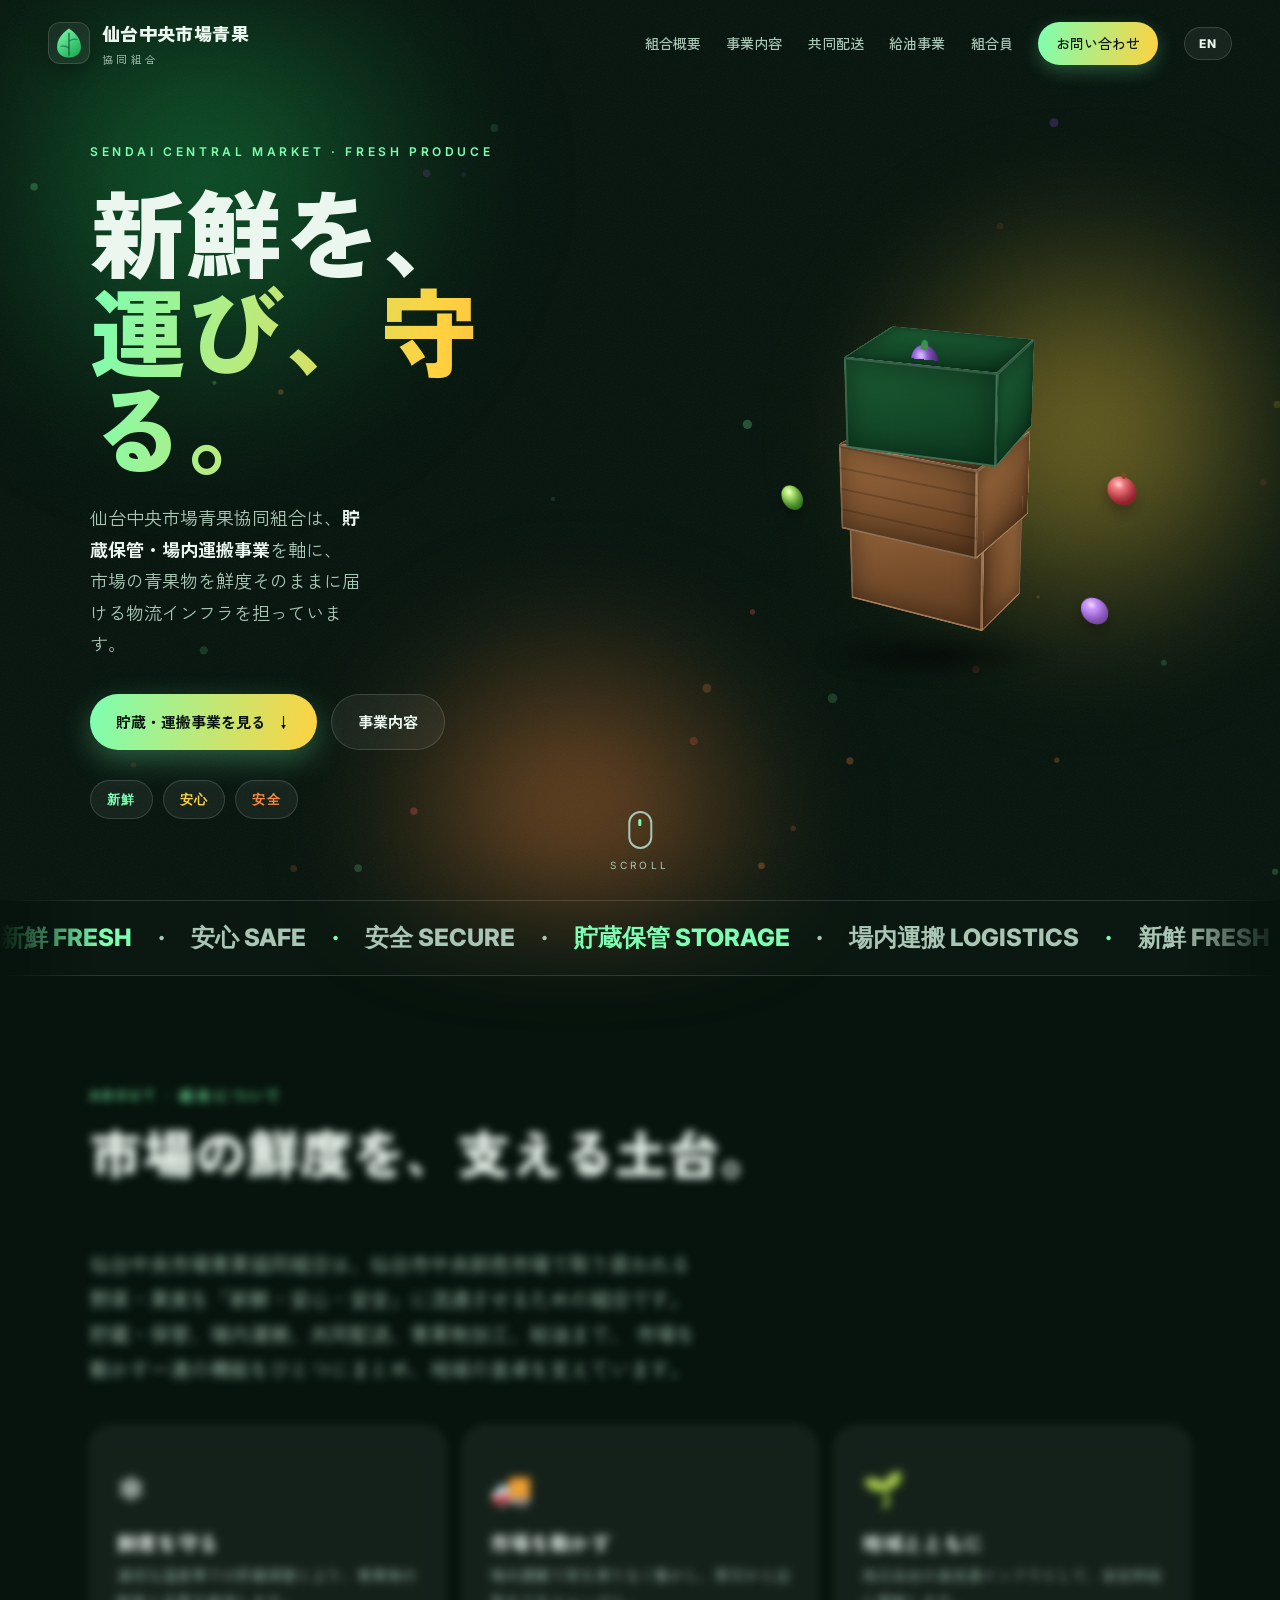
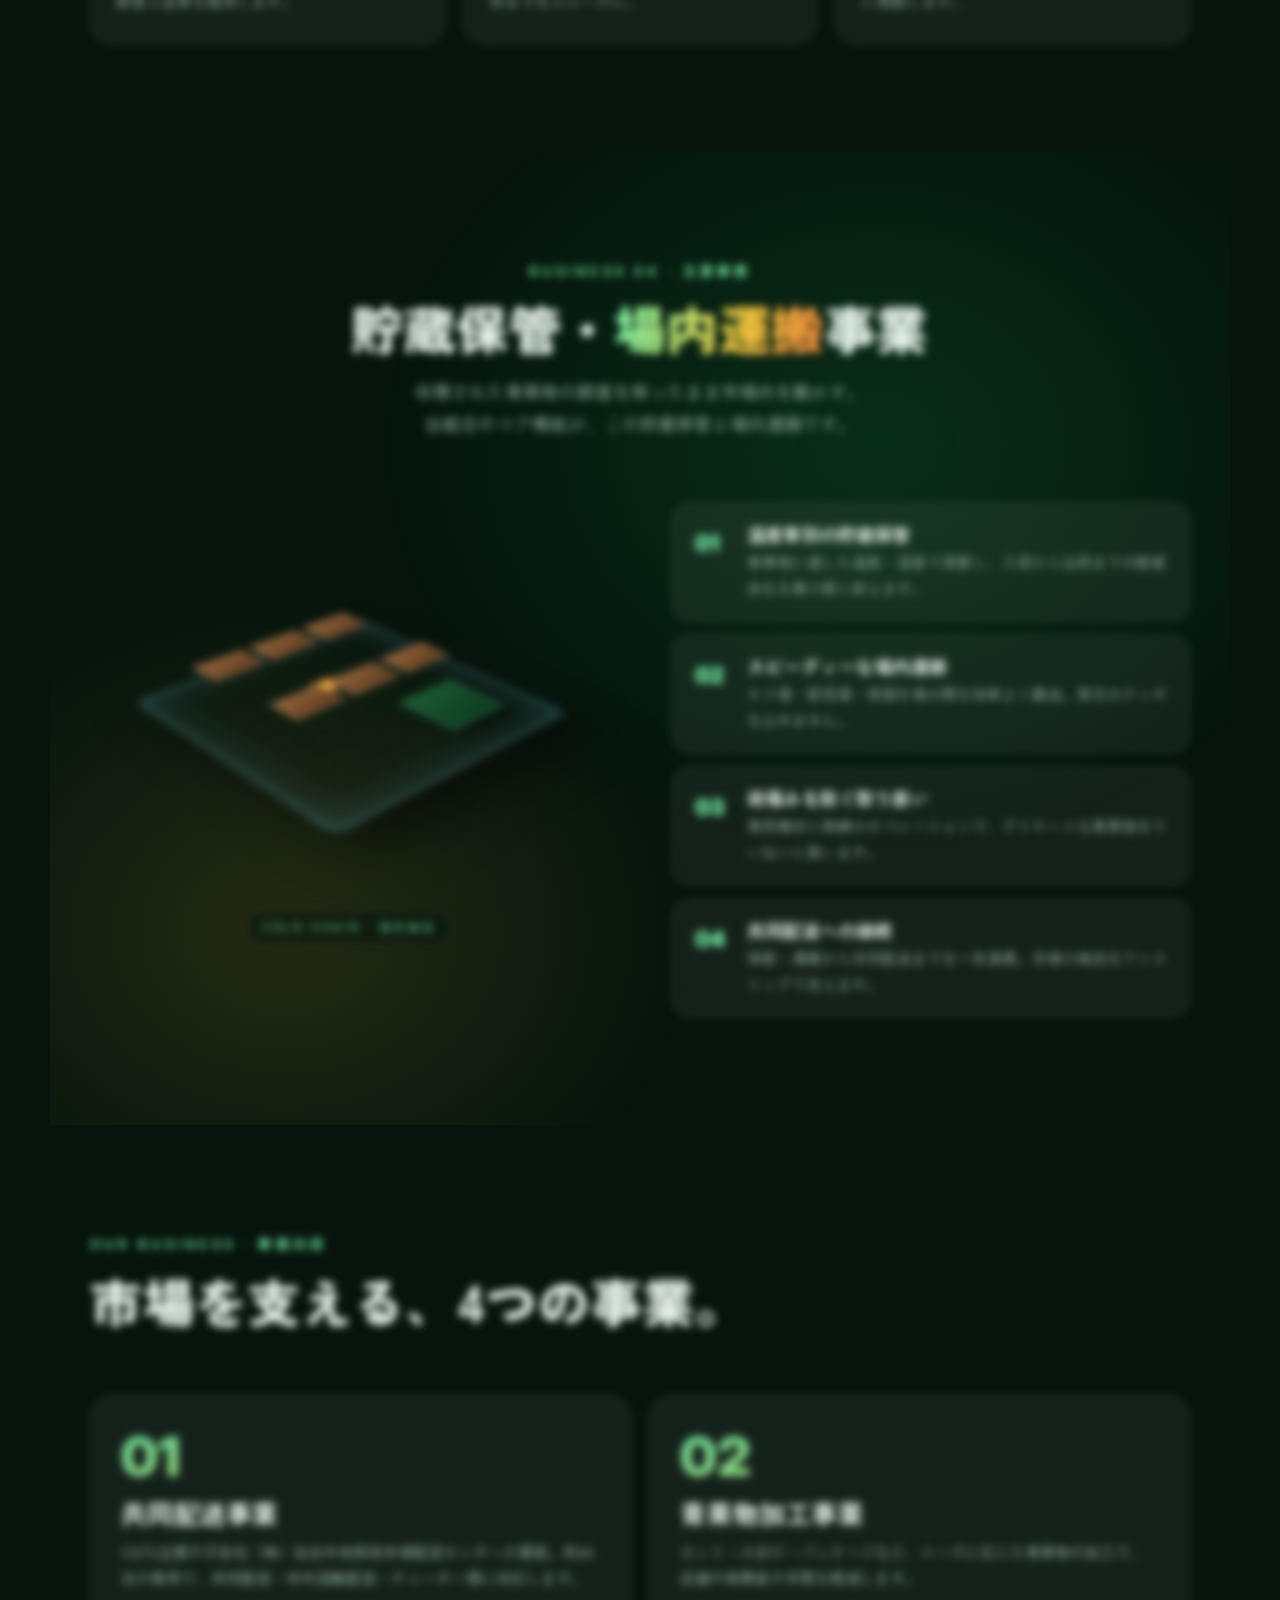
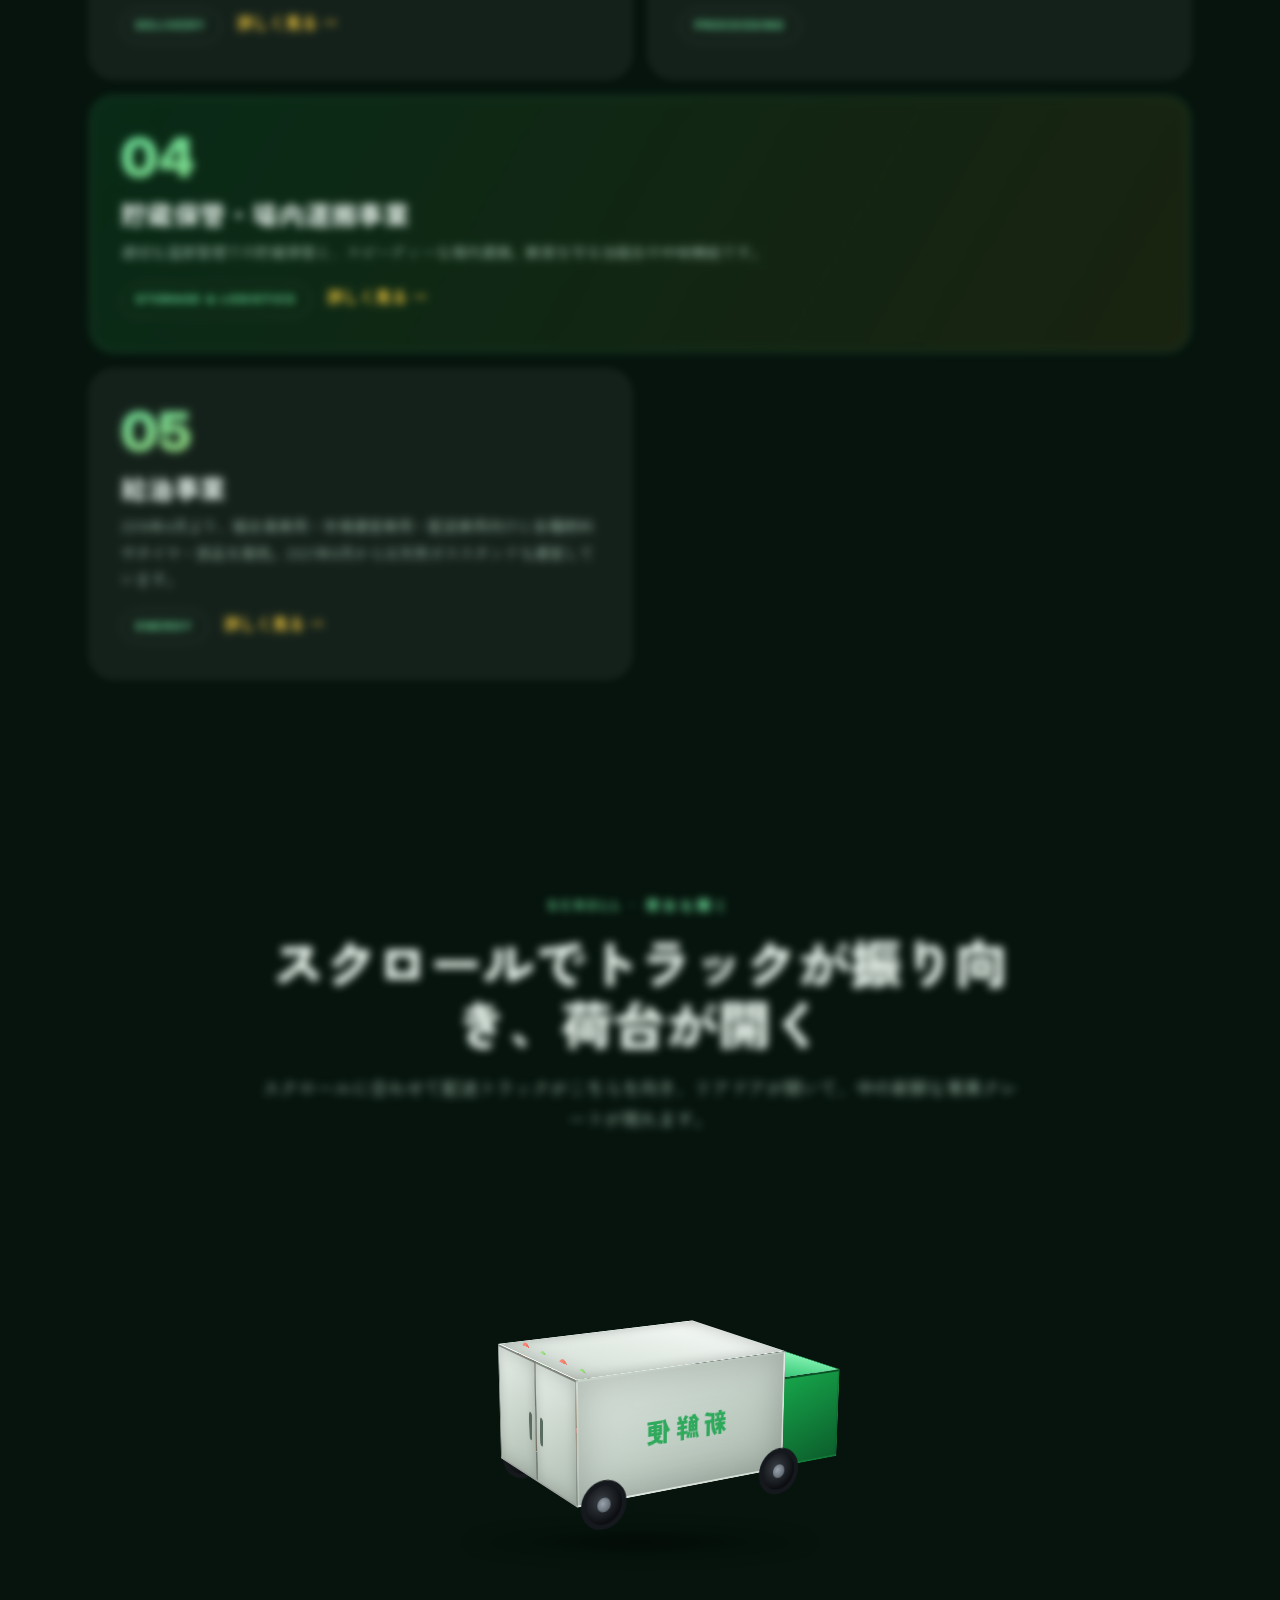
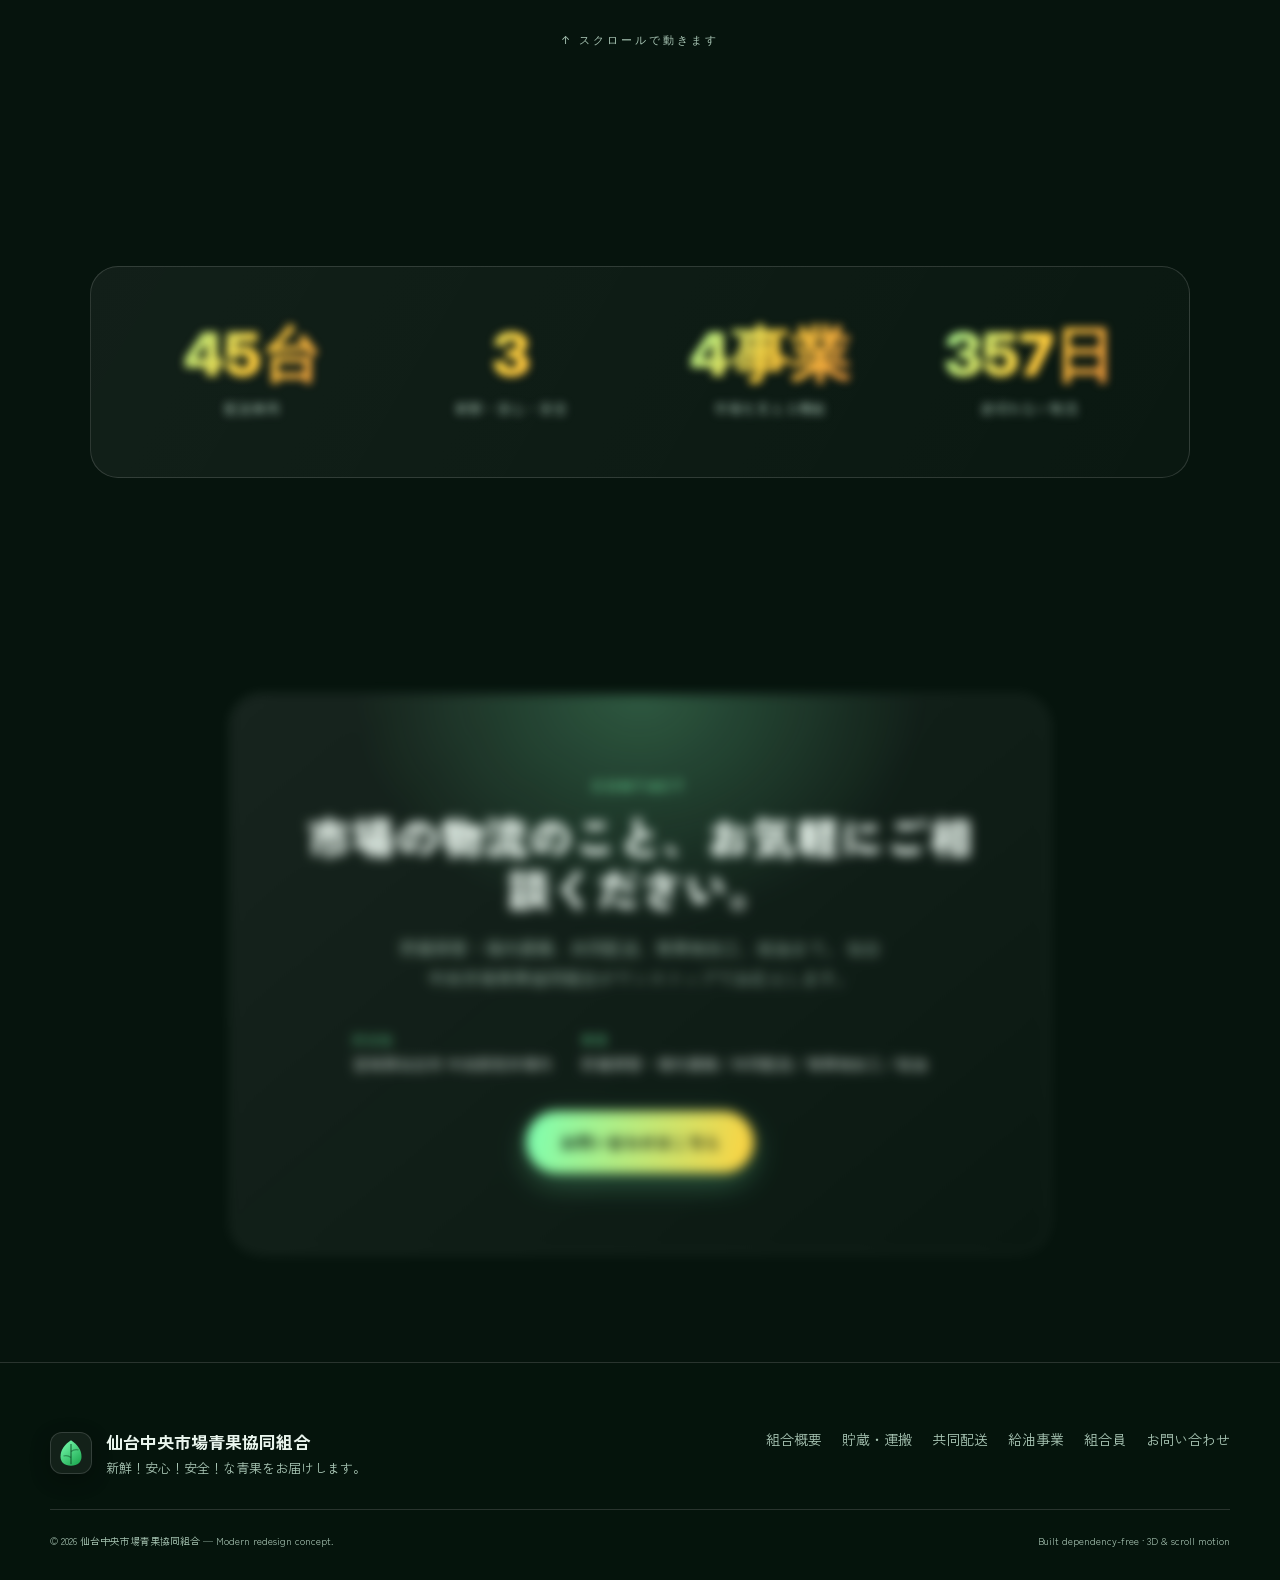
==== commit 74b720d0: "Default to Japanese, fix stats overflow, add cache-busting, truck on home - i18n: always start in Ja" ====
--- a/index.html
+++ b/index.html
@@ -10,7 +10,7 @@
 <link rel="preconnect" href="https://fonts.gstatic.com" crossorigin />
 <link href="https://fonts.googleapis.com/css2?family=Inter:wght@400;500;600;800;900&family=Noto+Sans+JP:wght@400;500;700;900&family=Zen+Kaku+Gothic+New:wght@500;700;900&display=swap" rel="stylesheet" />
 <link rel="icon" href="assets/favicon.svg" type="image/svg+xml" />
-<link rel="stylesheet" href="css/styles.css" />
+<link rel="stylesheet" href="css/styles.css?v=20260608b" />
 </head>
 <body>
 
@@ -244,6 +244,46 @@
     </div>
   </section>
 
+  <!-- ============ SCROLL TRUCK ============ -->
+  <section class="section truckscene" id="truckScene">
+    <div class="section__head section__head--center">
+      <p class="kicker reveal" data-reveal data-en="SCROLL TO OPEN">SCROLL · 荷台を開く</p>
+      <h2 class="reveal" data-reveal data-delay="80" data-en="Scroll — the truck turns &amp; opens up">スクロールでトラックが<br class="br-sp">振り向き、荷台が開く</h2>
+      <p class="section__sub reveal" data-reveal data-delay="140" data-en="As you scroll, the delivery truck turns to face you and its rear doors swing open, revealing the crates of fresh produce inside.">スクロールに合わせて配送トラックがこちらを向き、リアドアが開いて、中の新鮮な青果クレートが現れます。</p>
+    </div>
+    <div class="truckscene__viewport">
+      <div class="truck3d__shadow"></div>
+      <div class="truck3d__float">
+        <div class="truck3d" id="truck3d" aria-hidden="true">
+          <div class="t-face t-box t-box--left"></div>
+          <div class="t-face t-box t-box--right"></div>
+          <div class="t-face t-box t-box--top"></div>
+          <div class="t-face t-box t-box--bottom"></div>
+          <div class="t-face t-box t-box--front"></div>
+          <div class="t-inside">
+            <div class="t-icrate t-icrate--tl"></div>
+            <div class="t-icrate t-icrate--tr"></div>
+            <div class="t-icrate t-icrate--bl"></div>
+            <div class="t-icrate t-icrate--br"></div>
+          </div>
+          <div class="t-hinge t-hinge--l"><div class="t-door"></div></div>
+          <div class="t-hinge t-hinge--r"><div class="t-door"></div></div>
+          <div class="t-cab">
+            <div class="t-face t-cab__front"></div>
+            <div class="t-face t-cab__top"></div>
+            <div class="t-face t-cab__left"></div>
+            <div class="t-face t-cab__right"></div>
+          </div>
+          <span class="t-wheel t-wheel--fr"></span>
+          <span class="t-wheel t-wheel--rr"></span>
+          <span class="t-wheel t-wheel--fl"></span>
+          <span class="t-wheel t-wheel--rl"></span>
+        </div>
+      </div>
+    </div>
+    <p class="truckscene__hint" data-en="↑ scroll up &amp; down to drive the animation">↑ スクロールで動きます</p>
+  </section>
+
   <!-- ============ STATS ============ -->
   <section class="section stats" id="stats">
     <div class="stats__inner">
@@ -252,7 +292,7 @@
         <span class="stat__label" data-en="Delivery vehicles">配送車両</span>
       </div>
       <div class="stat reveal" data-reveal data-delay="80">
-        <span class="stat__num" data-count="3" data-suffix="つの約束">0</span>
+        <span class="stat__num" data-count="3" data-suffix="">0</span>
         <span class="stat__label" data-en="Fresh · Safe · Secure">新鮮・安心・安全</span>
       </div>
       <div class="stat reveal" data-reveal data-delay="160">
@@ -329,7 +369,7 @@
   </defs>
 </svg>
 
-<script src="js/i18n.js"></script>
-<script src="js/main.js"></script>
+<script src="js/i18n.js?v=20260608b"></script>
+<script src="js/main.js?v=20260608b"></script>
 </body>
 </html>
--- a/css/styles.css
+++ b/css/styles.css
@@ -24,7 +24,7 @@
 }
 
 *{box-sizing:border-box;margin:0;padding:0}
-html{scroll-behavior:smooth}
+html{scroll-behavior:smooth;overflow-x:hidden}
 body{
   font-family:var(--font-jp);
   background:var(--bg);
@@ -179,14 +179,39 @@
   background-image:repeating-linear-gradient(180deg,rgba(0,0,0,.18) 0 2px,transparent 2px 22px),linear-gradient(160deg,#9c6b3f,#5e3a1e)}
 
 /* produce balls inside the top crate */
-.crate__produce{position:absolute;border-radius:50%;transform-style:preserve-3d;box-shadow:inset -6px -8px 12px rgba(0,0,0,.35)}
+.crate__produce{position:absolute;border-radius:50%;transform-style:preserve-3d;
+  box-shadow:inset -7px -9px 14px rgba(0,0,0,.4),0 6px 12px rgba(0,0,0,.28)}
+.crate__produce::before{content:"";position:absolute;left:22%;top:16%;width:30%;height:24%;
+  border-radius:50%;background:rgba(255,255,255,.55);filter:blur(2px);pointer-events:none}
 .crate--3 .crate__produce,.crate--2 .crate__produce{top:-14px}
-.produce--tomato{width:34px;height:34px;left:30px;background:radial-gradient(circle at 35% 30%,#ff8a8a,var(--tomato));transform:translateZ(40px)}
-.produce--lemon{width:30px;height:30px;left:70px;background:radial-gradient(circle at 35% 30%,#fff08a,var(--citrus));transform:translateZ(20px)}
-.produce--green{width:30px;height:30px;left:100px;background:radial-gradient(circle at 35% 30%,#bff7c0,#3fae5a);transform:translateZ(46px)}
-.produce--orange{width:34px;height:34px;left:40px;background:radial-gradient(circle at 35% 30%,#ffc58a,var(--orange));transform:translateZ(40px)}
-.produce--green2{width:28px;height:28px;left:86px;background:radial-gradient(circle at 35% 30%,#bff7c0,#3fae5a);transform:translateZ(24px)}
-.produce--eggplant{width:30px;height:30px;left:60px;background:radial-gradient(circle at 35% 30%,#c79bff,#6b2fb0);transform:translateZ(40px)}
+/* tomato — red with green calyx leaf */
+.produce--tomato{width:40px;height:37px;left:24px;background:radial-gradient(circle at 36% 30%,#ff8e7d,#e23222 72%);transform:translateZ(42px)}
+.produce--tomato::after{content:"";position:absolute;left:38%;top:-6px;width:24%;height:30%;
+  background:#2faa4e;border-radius:0 60% 0 60%;transform:rotate(-18deg);
+  box-shadow:7px 0 0 -3px #2faa4e,-7px 0 0 -3px #2faa4e}
+/* lemon / citrus */
+.produce--lemon{width:34px;height:31px;left:70px;border-radius:48% 52% 50% 50%/50%;
+  background:radial-gradient(circle at 34% 28%,#fff6a8,#f4c016 76%);transform:translateZ(22px)}
+/* lettuce / cabbage — leafy green with veins */
+.produce--green{width:38px;height:35px;left:98px;background:radial-gradient(circle at 38% 28%,#cdff9e,#3aa83a 74%);transform:translateZ(46px)}
+.produce--green::after{content:"";position:absolute;left:50%;top:40%;width:2px;height:42%;
+  transform:translateX(-1px);background:rgba(8,60,20,.4);
+  box-shadow:9px -7px 0 -1px rgba(8,60,20,.28),-9px -7px 0 -1px rgba(8,60,20,.28),5px 6px 0 -1px rgba(8,60,20,.22)}
+/* orange */
+.produce--orange{width:37px;height:37px;left:36px;background:radial-gradient(circle at 35% 30%,#ffd592,#ff7a17 73%);transform:translateZ(40px)}
+.produce--orange::after{content:"";position:absolute;left:43%;top:-4px;width:16%;height:22%;background:#2faa4e;border-radius:50% 50% 0 0}
+/* broccoli — bumpy florets */
+.produce--green2{width:34px;height:33px;left:84px;
+  background:radial-gradient(circle at 72% 38%,#88d860 17%,transparent 18%),
+             radial-gradient(circle at 40% 68%,#88d860 15%,transparent 16%),
+             radial-gradient(circle at 60% 72%,#7fce55 13%,transparent 14%),
+             radial-gradient(circle at 30% 30%,#a6e86a,#2f8f3a 72%);
+  transform:translateZ(24px)}
+/* eggplant — purple, taller, with stem */
+.produce--eggplant{width:27px;height:40px;left:60px;border-radius:50%/40% 40% 60% 60%;
+  background:radial-gradient(circle at 36% 24%,#b681ff,#531a96 74%);transform:translateZ(42px)}
+.produce--eggplant::after{content:"";position:absolute;left:36%;top:-5px;width:26%;height:26%;
+  background:#3f8f4e;border-radius:50% 50% 0 0;transform:rotate(8deg)}
 
 /* orbiting fruits */
 .orbit{position:absolute;left:50%;top:50%;transform-style:preserve-3d}
@@ -194,9 +219,11 @@
 .orbit--b{animation:orbit 16s linear infinite reverse}
 .orbit--c{animation:orbit 20s linear infinite}
 @keyframes orbit{to{transform:rotateY(360deg)}}
-.fruit{position:absolute;display:block;width:26px;height:26px;border-radius:50%;box-shadow:inset -5px -6px 10px rgba(0,0,0,.35),0 8px 16px rgba(0,0,0,.3)}
-.fruit--apple{transform:translateX(180px) translateY(-40px);background:radial-gradient(circle at 35% 30%,#ff9a9a,var(--tomato))}
-.fruit--lime{transform:translateX(-190px) translateY(40px);background:radial-gradient(circle at 35% 30%,#d7ff8a,#4cae2f)}
+.fruit{position:absolute;display:block;width:28px;height:28px;border-radius:50%;box-shadow:inset -5px -6px 10px rgba(0,0,0,.35),0 8px 16px rgba(0,0,0,.3)}
+.fruit::before{content:"";position:absolute;left:24%;top:18%;width:26%;height:22%;border-radius:50%;background:rgba(255,255,255,.5);filter:blur(1.5px)}
+.fruit--apple{transform:translateX(180px) translateY(-40px);background:radial-gradient(circle at 35% 28%,#ff9a9a,#d62f3f 72%)}
+.fruit--apple::after{content:"";position:absolute;left:46%;top:-5px;width:14%;height:24%;background:#7a4a1e;border-radius:2px}
+.fruit--lime{transform:translateX(-190px) translateY(40px);background:radial-gradient(circle at 35% 30%,#d7ff8a,#4cae2f 74%)}
 .fruit--berry{transform:translateX(160px) translateY(90px);background:radial-gradient(circle at 35% 30%,#d6a8ff,var(--berry))}
 
 /* ---------- Marquee ---------- */
@@ -285,12 +312,14 @@
 @media(max-width:760px){.biz-card--feature{grid-column:span 1}}
 
 /* ---------- Stats ---------- */
-.stats__inner{display:grid;grid-template-columns:repeat(4,1fr);gap:18px;text-align:center;
-  padding:clamp(34px,5vw,56px) clamp(20px,4vw,40px);border-radius:28px;
+.stats__inner{display:grid;grid-template-columns:repeat(4,1fr);gap:18px;text-align:center;max-width:100%;
+  padding:clamp(34px,5vw,56px) clamp(18px,4vw,40px);border-radius:28px;
   background:linear-gradient(120deg,rgba(255,255,255,.05),rgba(255,255,255,.02));border:1px solid var(--glass-brd)}
-.stat__num{display:block;font-family:var(--font-en);font-weight:900;font-size:clamp(38px,6vw,64px);line-height:1;
+.stat{min-width:0}
+.stat__num{display:block;font-family:var(--font-en);font-weight:900;font-size:clamp(34px,6vw,60px);line-height:1.05;
+  overflow-wrap:anywhere;word-break:break-word;
   background:linear-gradient(120deg,var(--green-bright),var(--citrus),var(--orange));-webkit-background-clip:text;background-clip:text;color:transparent}
-.stat__label{display:block;margin-top:10px;color:var(--ink-dim);font-size:14px}
+.stat__label{display:block;margin-top:10px;color:var(--ink-dim);font-size:14px;overflow-wrap:anywhere}
 
 /* ---------- Contact ---------- */
 .contact__card{position:relative;text-align:center;max-width:820px;margin-inline:auto;
@@ -418,28 +447,85 @@
 .note{margin-top:24px;padding:16px 20px;border-radius:14px;background:rgba(255,210,63,.08);
   border:1px solid rgba(255,210,63,.25);color:var(--ink-dim);font-size:13.5px}
 
-/* 3D truck (delivery page) */
-.truck-stage{position:relative;width:260px;height:200px;transform-style:preserve-3d;perspective:900px}
-.truck{position:relative;width:200px;height:90px;transform-style:preserve-3d;margin:60px auto 0;
-  transform:rotateX(-12deg) rotateY(-26deg);animation:floaty 6s var(--ease) infinite alternate}
-.truck__cab,.truck__box{position:absolute;transform-style:preserve-3d}
-.truck__box{left:0;width:120px;height:70px}
-.truck__box .s{position:absolute;border:2px solid rgba(255,255,255,.18)}
-.truck__box .s.f{width:120px;height:70px;transform:translateZ(30px);background:linear-gradient(160deg,#eef4ef,#cfdbd2)}
-.truck__box .s.b{width:120px;height:70px;transform:translateZ(-30px);background:linear-gradient(160deg,#cfdbd2,#aebbb1)}
-.truck__box .s.l{width:60px;height:70px;left:30px;transform:rotateY(-90deg) translateZ(30px);background:#9fb0a5}
-.truck__box .s.r{width:60px;height:70px;left:30px;transform:rotateY(90deg) translateZ(90px);background:#b6c6bb}
-.truck__box .s.t{width:120px;height:60px;top:5px;transform:rotateX(90deg) translateZ(35px);background:#e3ece6}
-.truck__cab{left:118px;top:24px;width:60px;height:46px}
-.truck__cab .s{position:absolute;border:2px solid rgba(0,0,0,.2)}
-.truck__cab .s.f{width:60px;height:46px;transform:translateZ(30px);background:linear-gradient(160deg,#7cffb2,#16a34a)}
-.truck__cab .s.r{width:60px;height:46px;left:0;transform:rotateY(90deg) translateZ(60px);background:#0f7a39}
-.truck__cab .s.t{width:60px;height:60px;top:-7px;transform:rotateX(90deg) translateZ(23px);background:#9affc4}
-.truck__wheel{position:absolute;bottom:-14px;width:26px;height:26px;border-radius:50%;background:#1a1a1a;
-  border:5px solid #444;transform:translateZ(30px)}
-.truck__wheel.w2{transform:translateZ(-30px)}
-.truck__wheel.a{left:18px}.truck__wheel.b{left:130px}
-.truck__wheel.a2{left:18px}.truck__wheel.b2{left:130px}
+/* =========================================================
+   Scroll-driven 3D box truck (delivery page)
+   --turn (rig rotateY) and --door (0..1 rear doors) set by JS.
+   --fit scales the rig so it never overflows on small screens.
+   ========================================================= */
+.truckscene__viewport{position:relative;width:100%;overflow:hidden;display:grid;place-items:center;
+  min-height:clamp(300px,46vh,460px);perspective:1300px;perspective-origin:50% 42%}
+.truck3d__shadow{position:absolute;left:50%;bottom:13%;width:min(62%,360px);height:34px;transform:translateX(-50%);
+  background:radial-gradient(ellipse,rgba(0,0,0,.5),transparent 70%);filter:blur(7px)}
+.truck3d__float{transform-style:preserve-3d;animation:truckFloat 7s var(--ease) infinite alternate}
+@keyframes truckFloat{to{transform:translateY(-14px)}}
+.truck3d{position:relative;width:0;height:0;transform-style:preserve-3d;--fit:1;
+  transform:rotateX(-14deg) rotateY(var(--turn,-55deg)) scale(var(--fit,1));will-change:transform}
+
+.t-face{position:absolute;left:50%;top:50%;border:2px solid rgba(255,255,255,.14);backface-visibility:visible}
+
+/* cargo box: W170 x H120 x L230 (rear open) */
+.t-box{box-shadow:inset 0 0 40px rgba(0,0,0,.22)}
+.t-box--left {width:230px;height:120px;margin:-60px 0 0 -115px;transform:rotateY(-90deg) translateZ(85px);background:linear-gradient(160deg,#eef5f0,#b9c7bc)}
+.t-box--right{width:230px;height:120px;margin:-60px 0 0 -115px;transform:rotateY(90deg) translateZ(85px);background:linear-gradient(160deg,#dce7df,#a9b8ad)}
+.t-box--top  {width:170px;height:230px;margin:-115px 0 0 -85px;transform:rotateX(90deg) translateZ(60px);background:linear-gradient(160deg,#f6faf6,#d3ded6)}
+.t-box--bottom{width:170px;height:230px;margin:-115px 0 0 -85px;transform:rotateX(-90deg) translateZ(60px);background:#4f5b53}
+.t-box--front{width:170px;height:120px;margin:-60px 0 0 -85px;transform:translateZ(-115px);background:linear-gradient(160deg,#2a382f,#16201a)}
+/* side livery stripe */
+.t-box--left::after,.t-box--right::after{content:"新鮮便";position:absolute;left:0;right:0;top:50%;transform:translateY(-50%);
+  text-align:center;font-family:var(--font-jp);font-weight:900;font-size:26px;letter-spacing:.2em;
+  color:#16a34a;opacity:.85}
+.t-box--right::after{transform:translateY(-50%) scaleX(-1)}
+
+/* interior crates, seen through the open rear */
+.t-inside{position:absolute;left:50%;top:50%;transform-style:preserve-3d}
+.t-icrate{position:absolute;left:50%;top:50%;width:80px;height:54px;margin:-27px 0 0 -40px;
+  border:2px solid rgba(0,0,0,.4);box-shadow:inset 0 0 18px rgba(0,0,0,.5);
+  background:repeating-linear-gradient(90deg,#6f4626 0 3px,#8a5c33 3px 18px)}
+.t-icrate::before{content:"";position:absolute;left:9px;top:-9px;width:20px;height:20px;border-radius:50%;
+  background:radial-gradient(circle at 35% 30%,#ff9a8a,#e23222)}
+.t-icrate::after{content:"";position:absolute;right:9px;top:-8px;width:18px;height:18px;border-radius:50%;
+  background:radial-gradient(circle at 35% 30%,#bdf39a,#3aa83a)}
+.t-icrate--tl{transform:translate3d(-41px,-30px,96px)}
+.t-icrate--tr{transform:translate3d(41px,-30px,96px)}
+.t-icrate--bl{transform:translate3d(-41px,28px,80px)}
+.t-icrate--br{transform:translate3d(41px,28px,80px)}
+
+/* rear doors — hinged on the rear side edges */
+.t-hinge{position:absolute;left:50%;top:50%;transform-style:preserve-3d}
+.t-hinge--r{transform:translate3d(85px,0,115px) rotateY(calc(var(--door,0) * -118deg))}
+.t-hinge--l{transform:translate3d(-85px,0,115px) rotateY(calc(var(--door,0) * 118deg))}
+.t-door{position:absolute;left:0;top:0;width:85px;height:120px;margin-top:-60px;
+  border:2px solid rgba(0,0,0,.3);background:linear-gradient(150deg,#e7efe9,#aebcb0);
+  backface-visibility:visible;box-shadow:inset 0 0 22px rgba(0,0,0,.18)}
+.t-hinge--r .t-door{margin-left:-85px}
+.t-hinge--l .t-door{margin-left:0}
+.t-door::after{content:"";position:absolute;top:44%;width:6px;height:28px;border-radius:3px;background:#5a6b60}
+.t-hinge--r .t-door::after{left:7px}
+.t-hinge--l .t-door::after{right:7px}
+
+/* cab — green, at the front */
+.t-cab{position:absolute;left:50%;top:50%;transform-style:preserve-3d;transform:translate3d(0,14px,-151px)}
+.t-cab .t-face{border-color:rgba(0,0,0,.2)}
+.t-cab__front{width:160px;height:92px;margin:-46px 0 0 -80px;transform:translateZ(-36px);background:linear-gradient(160deg,#7cffb2,#12923f)}
+.t-cab__front::after{content:"";position:absolute;left:14%;top:14%;width:72%;height:42%;border-radius:6px;
+  background:linear-gradient(160deg,#0d2f1c,#06160d);box-shadow:inset 0 0 12px rgba(120,200,255,.25)}
+.t-cab__top{width:160px;height:72px;margin:-36px 0 0 -80px;transform:rotateX(90deg) translateZ(46px);background:linear-gradient(160deg,#9affc4,#37c777)}
+.t-cab__left{width:72px;height:92px;margin:-46px 0 0 -36px;transform:rotateY(-90deg) translateZ(80px);background:linear-gradient(160deg,#16a34a,#0c5f2c)}
+.t-cab__right{width:72px;height:92px;margin:-46px 0 0 -36px;transform:rotateY(90deg) translateZ(80px);background:linear-gradient(160deg,#16a34a,#0c5f2c)}
+
+/* wheels */
+.t-wheel{position:absolute;left:50%;top:50%;width:48px;height:48px;margin:-24px;border-radius:50%;
+  background:radial-gradient(circle at 42% 40%,#3a4047,#0c0e11 68%);border:5px solid #15181c}
+.t-wheel::after{content:"";position:absolute;inset:32%;border-radius:50%;background:radial-gradient(circle at 40% 40%,#9aa3ac,#4a525a)}
+.t-wheel--fr{transform:translate3d(86px,62px,-110px) rotateY(90deg)}
+.t-wheel--rr{transform:translate3d(86px,62px,88px) rotateY(90deg)}
+.t-wheel--fl{transform:translate3d(-86px,62px,-110px) rotateY(90deg)}
+.t-wheel--rl{transform:translate3d(-86px,62px,88px) rotateY(90deg)}
+
+.truckscene__hint{margin-top:18px;text-align:center;font-family:var(--font-en);font-size:11px;
+  letter-spacing:.28em;color:var(--ink-dim)}
+@media(max-width:620px){.truck3d{--fit:.72}}
+@media(max-width:420px){.truck3d{--fit:.6}}
 
 @media(max-width:900px){
   .page-hero{grid-template-columns:1fr;text-align:center}
